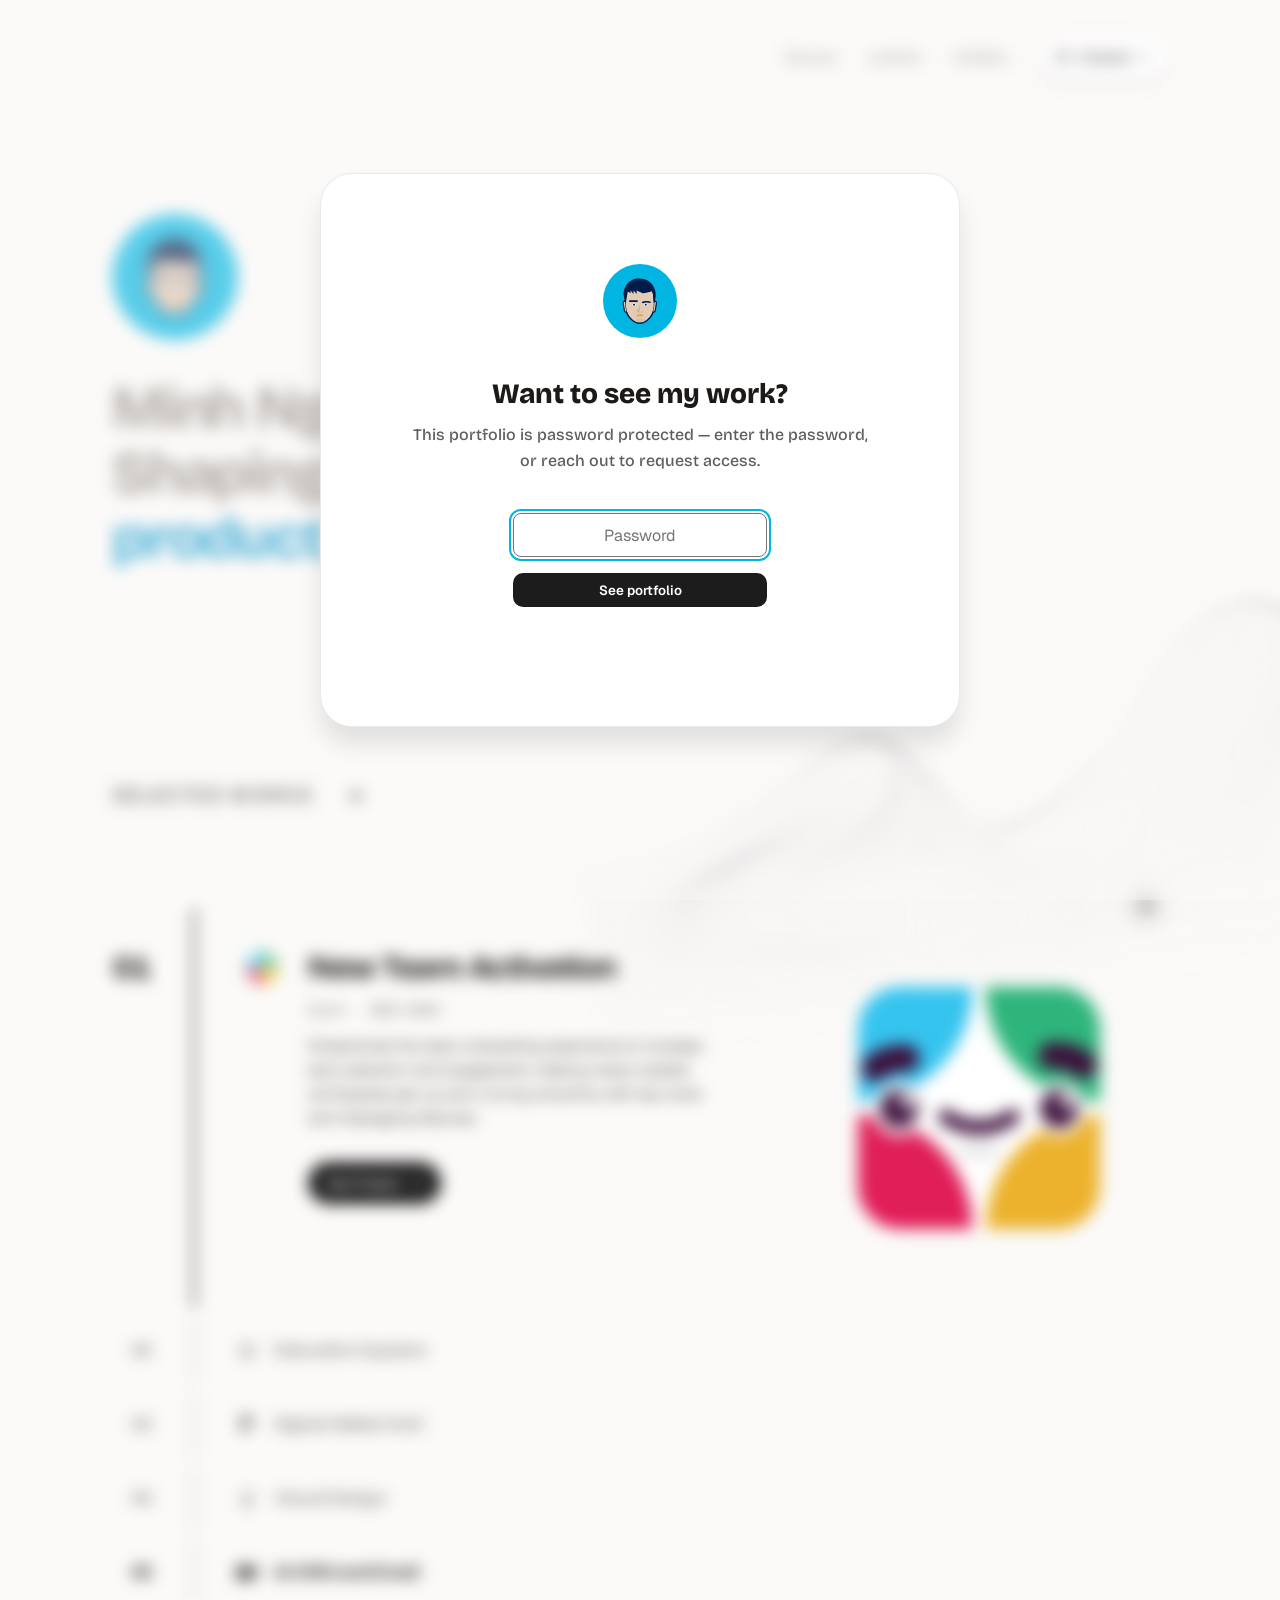
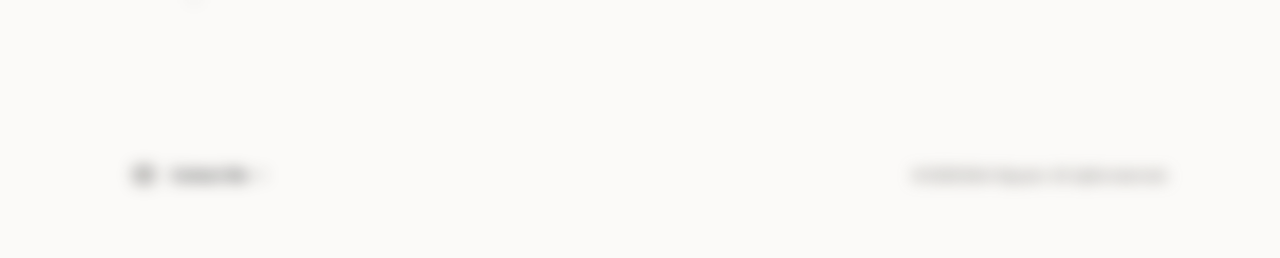
==== index.html @ a784e4ac "Home: adaptive layout across large, medium, tablet and phone - 1200+: full layout. 720-1199: same la" ====
<!DOCTYPE html>
<html lang="en">
<head>
<meta charset="utf-8">
<meta name="viewport" content="width=device-width, initial-scale=1">
<!-- soft password gate for the whole site (see shared/gate.js) -->
<script src="shared/gate.js"></script>
<!-- ?alt2 opens the previous homepage (alt2.html). -->
<script>if (new URLSearchParams(location.search).has('alt2')) location.replace('alt2.html' + location.search + location.hash);</script>
<link rel="icon" type="image/svg+xml" href="assets/logos/favicon.svg">
<title>Minh Nguyen — Product Design</title>
<meta name="description" content="Product design portfolio of Minh Nguyen — onboarding, activation and education work at Slack, PayPal and Salesforce.">
<link rel="canonical" href="https://mnguyen89.github.io/portfolio/">
<meta property="og:type" content="website">
<meta property="og:site_name" content="Minh Nguyen — Product Design">
<meta property="og:title" content="Minh Nguyen — Product Design">
<meta property="og:description" content="Product design portfolio of Minh Nguyen — onboarding, activation and education work at Slack, PayPal and Salesforce.">
<meta property="og:url" content="https://mnguyen89.github.io/portfolio/">
<meta property="og:image" content="https://mnguyen89.github.io/portfolio/assets/og/og-home.jpg">
<meta property="og:image:width" content="1200">
<meta property="og:image:height" content="630">
<meta property="og:image:alt" content="Three project thumbnails from the portfolio: a PayPal investing screen, a SoundHound 200 million users illustration, and an AI CRM email concept.">
<meta name="twitter:card" content="summary_large_image">
<link rel="preconnect" href="https://fonts.googleapis.com">
<link rel="preconnect" href="https://fonts.gstatic.com" crossorigin>
<link href="https://fonts.googleapis.com/css2?family=Bricolage+Grotesque:opsz,wght@12..96,200..800&family=Geist:wght@400..700&family=Geist+Mono:wght@400;500&display=swap" rel="stylesheet">
<link rel="stylesheet" href="home.css?v=bd0f3128">
</head>
<body>

<!-- Homepage direction 3c, "Vertical Stories". Case studies open in an
     overlay (script at the bottom), as they do on the previous homepage. -->
<div class="vs">
  <div class="vs-first">
    <!-- The dots wave from the default homepage, used once: it rises behind
         "Selected works" and fades into the projects below. Decorative. -->
    <div class="vs-wave" aria-hidden="true"></div>
    <header class="vs-header">
      <nav class="vs-nav" aria-label="Primary">
        <a href="assets/minh-nguyen-resume.pdf" target="_blank" rel="noopener noreferrer">Resume</a>
        <a href="https://www.linkedin.com/in/minh-nguyen-15b89652/" target="_blank" rel="noopener noreferrer">LinkedIn</a>
        <a class="vs-nav__extra" href="https://dribbble.com/nguyenm1989" target="_blank" rel="noopener noreferrer">Dribbble</a>
        <div class="vs-menuWrap" data-menu>
          <button class="vs-contact vs-contact--nav" type="button" aria-haspopup="menu" aria-expanded="false" aria-controls="email-menu" data-menu-trigger>
            <svg class="vs-contact__icon" width="16" height="16" viewBox="0 0 24 24" fill="none" stroke="#1c1917" stroke-width="1.8" stroke-linecap="round" stroke-linejoin="round" aria-hidden="true"><rect x="3" y="5" width="18" height="14" rx="2.5"/><path d="m3.5 7.5 8.5 6 8.5-6"/></svg>
            <span>Contact</span>
            <svg class="vs-caret" width="10" height="10" viewBox="0 0 10 10" aria-hidden="true"><path d="M2 3.5 5 6.5 8 3.5" fill="none" stroke="#1c1917" stroke-width="1.5" stroke-linecap="round" stroke-linejoin="round"/></svg>
          </button>
          <div class="vs-menu vs-menu--down" role="menu" id="email-menu" hidden>
            <div class="vs-menu__panel" data-panel="main">
              <button class="vs-menu__item" type="button" role="menuitem" data-copy-email>
                <svg width="16" height="16" viewBox="0 0 24 24" fill="none" stroke="#1c1917" stroke-width="1.8" stroke-linecap="round" stroke-linejoin="round" aria-hidden="true"><rect x="8" y="8" width="12" height="12" rx="2.5"/><path d="M16 8V6a2 2 0 0 0-2-2H6a2 2 0 0 0-2 2v8a2 2 0 0 0 2 2h2"/></svg>
                <span class="vs-menu__copy">Copy&nbsp; &nbsp;<span class="vs-menu__addr">nguyenm1989@gmail.com</span></span>
              </button>
              <button class="vs-menu__item" type="button" role="menuitem" aria-haspopup="menu" data-menu-step="send">
                <svg width="16" height="16" viewBox="0 0 24 24" fill="none" stroke="#1c1917" stroke-width="1.8" stroke-linecap="round" stroke-linejoin="round" aria-hidden="true"><path d="M21.5 2.5 10.5 13.5"/><path d="M21.5 2.5 14.5 21.5l-4-8-8-4z"/></svg>
                <span>Send Email</span>
                <svg class="vs-menu__chev" width="12" height="12" viewBox="0 0 12 12" aria-hidden="true"><path d="M4.5 2.5 8 6 4.5 9.5" fill="none" stroke="currentColor" stroke-width="1.5" stroke-linecap="round" stroke-linejoin="round"/></svg>
              </button>
            </div>
            <!-- second step: pick where the draft opens. A site cannot tell which
                 webmail a visitor is signed into, so they choose; signed out, they
                 get that service's sign-in page first. -->
            <div class="vs-menu__panel" data-panel="send" hidden>
              <button class="vs-menu__item vs-menu__back" type="button" role="menuitem" data-menu-step="main">
                <svg width="16" height="16" viewBox="0 0 12 12" aria-hidden="true"><path d="M7.5 2.5 4 6 7.5 9.5" fill="none" stroke="currentColor" stroke-width="1.5" stroke-linecap="round" stroke-linejoin="round"/></svg>
                <span>Send with</span>
              </button>
              <a class="vs-menu__item" role="menuitem" href="https://mail.google.com/mail/?view=cm&amp;fs=1&amp;to=nguyenm1989@gmail.com" target="_blank" rel="noopener noreferrer" data-menu-close>
                <img class="vs-menu__logo" src="assets/logos/gmail.svg" alt="" width="16" height="16">
                <span>Gmail</span>
                <svg class="vs-menu__ext" width="14" height="14" viewBox="0 0 24 24" fill="none" stroke="#1c1917" stroke-width="1.8" stroke-linecap="round" stroke-linejoin="round" aria-hidden="true"><path d="M14 4h6v6"/><path d="M20 4 11 13"/><path d="M18 14v4a2 2 0 0 1-2 2H6a2 2 0 0 1-2-2V8a2 2 0 0 1 2-2h4"/></svg>
              </a>
              <a class="vs-menu__item" role="menuitem" href="https://outlook.office.com/mail/deeplink/compose?to=nguyenm1989@gmail.com" target="_blank" rel="noopener noreferrer" data-menu-close>
                <img class="vs-menu__logo" src="assets/logos/outlook.svg" alt="" width="16" height="16">
                <span>Outlook</span>
                <svg class="vs-menu__ext" width="14" height="14" viewBox="0 0 24 24" fill="none" stroke="#1c1917" stroke-width="1.8" stroke-linecap="round" stroke-linejoin="round" aria-hidden="true"><path d="M14 4h6v6"/><path d="M20 4 11 13"/><path d="M18 14v4a2 2 0 0 1-2 2H6a2 2 0 0 1-2-2V8a2 2 0 0 1 2-2h4"/></svg>
              </a>
              <a class="vs-menu__item" role="menuitem" href="mailto:nguyenm1989@gmail.com" data-menu-close>
                <svg width="16" height="16" viewBox="0 0 24 24" fill="none" stroke="#1c1917" stroke-width="1.8" stroke-linecap="round" stroke-linejoin="round" aria-hidden="true"><rect x="3" y="5" width="18" height="14" rx="2.5"/><path d="m3.5 7.5 8.5 6 8.5-6"/></svg>
                <span>Other mail app</span>
              </a>
            </div>
          </div>
        </div>
      </nav>
    </header>

    <section class="vs-hero">
      <img class="vs-hero__avatar" src="assets/logos/avatar.svg" alt="Minh Nguyen" width="132" height="132">
      <!-- The rotator is decorative motion; screen readers get the full line
           from the hidden copy instead of whichever phrase is showing. -->
      <h1 class="vs-hero__title">
        Minh Nguyen&nbsp;–<br>
        <span class="vs-visuallyHidden">Shaping experiences through product design, systems thinking, design strategy, and visual craft.</span>
        <span aria-hidden="true"><span class="vs-nowrap">Shaping experiences through</span> <span class="vs-nowrap"><span class="vs-rotator" data-rotator>
          <!-- Semi-analogous around the teal (hue 232), which leads: then cobalt
               and violet stepping round the wheel, and jade, which sits next to
               the teal again as the cycle loops. Rich but not neon: chroma held
               below each hue's maximum. -->
          <span class="vs-phrase is-current" style="--hue: oklch(0.62 0.14 232)">product design,</span>
          <span class="vs-phrase" style="--hue: oklch(0.48 0.16 264)">systems thinking,</span>
          <span class="vs-phrase" style="--hue: oklch(0.48 0.15 292)">design strategy,</span>
          <span class="vs-phrase is-prev" style="--hue: oklch(0.54 0.11 168)"><span class="vs-phrase__lead">and </span>visual craft.</span>
        </span></span></span>
      </h1>
    </section>

    <div class="vs-worksRow">
      <h2 class="vs-worksRow__title">Selected Works</h2>
      <button class="vs-iconBtn" type="button" aria-label="Scroll to selected work" data-scroll-work>
        <img src="assets/logos/arrow-right.svg" alt="" width="18" height="18">
      </button>
    </div>
  </div>

  <section class="vs-work is-offscreen" id="work" aria-label="Selected Works" data-work>
    <div class="vs-work__grid">
      <button class="vs-play" type="button" aria-label="Pause" data-play>
        <svg class="vs-play__pause" width="12" height="12" viewBox="0 0 12 12" aria-hidden="true"><rect x="2" y="1.5" width="2.5" height="9" rx="1" fill="#1c1917"/><rect x="7.5" y="1.5" width="2.5" height="9" rx="1" fill="#1c1917"/></svg>
        <svg class="vs-play__play" width="12" height="12" viewBox="0 0 12 12" aria-hidden="true"><path d="M3 1.8v8.4a.6.6 0 0 0 .9.5l6.6-4.2a.6.6 0 0 0 0-1L3.9 1.3a.6.6 0 0 0-.9.5z" fill="#1c1917"/></svg>
      </button>

      <ol class="vs-list">
        <li class="vs-row is-active" data-row>
          <span class="vs-row__track"></span>
          <!-- phones only: the picture leads its project; wider screens use the stage -->
          <img class="vs-row__pic vs-row__pic--slackbot" src="assets/projects/slackbot.webp" alt="Slackbot illustration" loading="lazy">
          <button class="vs-row__title" type="button" aria-expanded="true" aria-controls="work-1">
            <span class="vs-row__num" aria-hidden="true">01</span>
            <img class="vs-row__logo" src="assets/logos/slack.svg" alt="Slack">
            <span class="vs-row__name">New Team Activation</span>
          </button>
          <div class="vs-row__details" id="work-1">
            <div class="vs-row__clip">
              <div class="vs-row__inner">
                <span class="vs-row__meta">Slack · 2023–2026</span>
                <p class="vs-row__desc">Streamlined the team onboarding experience to increase early adoption and engagement, helping newly created workspaces get up and running smoothly with key tools and messaging features.</p>
                <a class="vs-cta" href="slack/index.html" data-case-study data-case-title="Slack New Team Activation">See Project <span aria-hidden="true">→</span></a>
              </div>
            </div>
          </div>
        </li>
        <li class="vs-row" data-row>
          <span class="vs-row__track"></span>
          <img class="vs-row__pic vs-row__pic--rounded" src="assets/projects/education-system.webp" alt="A Slack education modal announcing a new feature, over the Slack desktop app" loading="lazy">
          <button class="vs-row__title" type="button" aria-expanded="false" aria-controls="work-3">
            <span class="vs-row__num" aria-hidden="true">02</span>
            <img class="vs-row__logo" src="assets/logos/systems-design-slack.svg" alt="Slack">
            <span class="vs-row__name">Education System</span>
          </button>
          <div class="vs-row__details" id="work-3" inert>
            <div class="vs-row__clip">
              <div class="vs-row__inner">
                <span class="vs-row__meta">Slack · 2025</span>
                <p class="vs-row__desc">A system for how Slack teaches — turning hundreds of one-off messages into shared patterns that are easier for users to understand and teams to build.</p>
                <a class="vs-cta" href="system/index.html" data-case-study data-case-title="Systems Design">See Project <span aria-hidden="true">→</span></a>
              </div>
            </div>
          </div>
        </li>
        <li class="vs-row" data-row>
          <span class="vs-row__track"></span>
          <img class="vs-row__pic" src="assets/projects/digital-wallet-nux.webp" alt="PayPal crypto detail screen" loading="lazy">
          <button class="vs-row__title" type="button" aria-expanded="false" aria-controls="work-2">
            <span class="vs-row__num" aria-hidden="true">03</span>
            <img class="vs-row__logo vs-row__logo--solid" src="assets/logos/paypal.webp" alt="PayPal">
            <span class="vs-row__name">Digital Wallet NUX</span>
          </button>
          <div class="vs-row__details" id="work-2" inert>
            <div class="vs-row__clip">
              <div class="vs-row__inner">
                <span class="vs-row__meta">PayPal · Mid 2021</span>
                <p class="vs-row__desc">As part of PayPal’s initiative to position itself as an all-in-one financial app, our team redesigned the native onboarding experience — introducing updated navigation, features, and interface designs to new users.</p>
                <a class="vs-cta" href="paypal/index.html" data-case-study data-case-title="PayPal Digital Wallet NUX">See Project <span aria-hidden="true">→</span></a>
              </div>
            </div>
          </div>
        </li>
        <li class="vs-row" data-row>
          <span class="vs-row__track"></span>
          <img class="vs-row__pic" src="assets/projects/visual-design.webp" alt="SoundHound 200 million users illustration" loading="lazy">
          <button class="vs-row__title" type="button" aria-expanded="false" aria-controls="work-4">
            <span class="vs-row__num" aria-hidden="true">04</span>
            <img class="vs-row__logo" src="assets/logos/visual-design.svg" alt="Various">
            <span class="vs-row__name">Visual Design</span>
          </button>
          <div class="vs-row__details" id="work-4" inert>
            <div class="vs-row__clip">
              <div class="vs-row__inner">
                <span class="vs-row__meta">Various · 2012–2018</span>
                <p class="vs-row__desc">Some of my previous work of brand identity, interaction design, and side projects exploring visual craft, typography, and creative product solutions.</p>
                <a class="vs-cta" href="visual-design/index.html" data-case-study data-case-title="Visual Design">See Project <span aria-hidden="true">→</span></a>
              </div>
            </div>
          </div>
        </li>
        <li class="vs-row" data-row>
          <span class="vs-row__track"></span>
          <img class="vs-row__pic" src="assets/projects/ai-crm-email.webp" alt="AI-assisted inbox concept" loading="lazy">
          <button class="vs-row__title" type="button" aria-expanded="false" aria-controls="work-5">
            <span class="vs-row__num" aria-hidden="true">05</span>
            <img class="vs-row__logo vs-row__logo--wide" src="assets/logos/salesforce.webp" alt="Salesforce">
            <span class="vs-row__name">AI CRM and Email</span>
          </button>
          <div class="vs-row__details" id="work-5" inert>
            <div class="vs-row__clip">
              <div class="vs-row__inner">
                <span class="vs-row__meta">Salesforce · 2016–2018</span>
                <p class="vs-row__desc">Following a major reorganization, our team designed a desktop email product from scratch to fill key gaps in the Salesforce ecosystem and optimize the core sales workflow.</p>
                <a class="vs-cta" href="#" aria-disabled="true">Coming Soon</a>
              </div>
            </div>
          </div>
        </li>
      </ol>

      <!-- One image per row, in the same order. All load up front so switching
           rows never waits on the network. -->
      <div class="vs-stage">
        <img class="vs-stage__img vs-stage__img--slackbot" src="assets/projects/slackbot.webp" alt="Slackbot illustration" data-stage>
        <img class="vs-stage__img vs-stage__img--rounded" src="assets/projects/education-system.webp" alt="A Slack education modal announcing a new feature, over the Slack desktop app" data-stage hidden>
        <img class="vs-stage__img" src="assets/projects/digital-wallet-nux.webp" alt="PayPal crypto detail screen" data-stage hidden>
        <img class="vs-stage__img" src="assets/projects/visual-design.webp" alt="SoundHound 200 million users illustration" data-stage hidden>
        <img class="vs-stage__img" src="assets/projects/ai-crm-email.webp" alt="AI-assisted inbox concept" data-stage hidden>
      </div>
    </div>
  </section>

  <footer class="vs-footer">
    <div class="vs-menuWrap" data-menu>
      <button class="vs-contact vs-contact--flat" type="button" aria-haspopup="menu" aria-expanded="false" aria-controls="contact-menu" data-menu-trigger>
        <svg class="vs-contact__icon" width="16" height="16" viewBox="0 0 24 24" fill="none" stroke="#1c1917" stroke-width="1.8" stroke-linecap="round" stroke-linejoin="round" aria-hidden="true"><rect x="3" y="5" width="18" height="14" rx="2.5"/><path d="m3.5 7.5 8.5 6 8.5-6"/></svg>
        <span>Contact Me</span>
        <svg class="vs-caret" width="10" height="10" viewBox="0 0 10 10" aria-hidden="true"><path d="M2 6.5 5 3.5 8 6.5" fill="none" stroke="#1c1917" stroke-width="1.5" stroke-linecap="round" stroke-linejoin="round"/></svg>
      </button>
      <div class="vs-menu vs-menu--up" role="menu" id="contact-menu" hidden>
        <div class="vs-menu__panel" data-panel="main">
          <button class="vs-menu__item" type="button" role="menuitem" data-copy-email>
            <svg width="16" height="16" viewBox="0 0 24 24" fill="none" stroke="#1c1917" stroke-width="1.8" stroke-linecap="round" stroke-linejoin="round" aria-hidden="true"><rect x="8" y="8" width="12" height="12" rx="2.5"/><path d="M16 8V6a2 2 0 0 0-2-2H6a2 2 0 0 0-2 2v8a2 2 0 0 0 2 2h2"/></svg>
            <span class="vs-menu__copy">Copy&nbsp; &nbsp;<span class="vs-menu__addr">nguyenm1989@gmail.com</span></span>
          </button>
          <button class="vs-menu__item" type="button" role="menuitem" aria-haspopup="menu" data-menu-step="send">
            <svg width="16" height="16" viewBox="0 0 24 24" fill="none" stroke="#1c1917" stroke-width="1.8" stroke-linecap="round" stroke-linejoin="round" aria-hidden="true"><path d="M21.5 2.5 10.5 13.5"/><path d="M21.5 2.5 14.5 21.5l-4-8-8-4z"/></svg>
            <span>Send Email</span>
            <svg class="vs-menu__chev" width="12" height="12" viewBox="0 0 12 12" aria-hidden="true"><path d="M4.5 2.5 8 6 4.5 9.5" fill="none" stroke="currentColor" stroke-width="1.5" stroke-linecap="round" stroke-linejoin="round"/></svg>
          </button>
        </div>
        <!-- second step: pick where the draft opens. A site cannot tell which
             webmail a visitor is signed into, so they choose; signed out, they
             get that service's sign-in page first. -->
        <div class="vs-menu__panel" data-panel="send" hidden>
          <button class="vs-menu__item vs-menu__back" type="button" role="menuitem" data-menu-step="main">
            <svg width="16" height="16" viewBox="0 0 12 12" aria-hidden="true"><path d="M7.5 2.5 4 6 7.5 9.5" fill="none" stroke="currentColor" stroke-width="1.5" stroke-linecap="round" stroke-linejoin="round"/></svg>
            <span>Send with</span>
          </button>
          <a class="vs-menu__item" role="menuitem" href="https://mail.google.com/mail/?view=cm&amp;fs=1&amp;to=nguyenm1989@gmail.com" target="_blank" rel="noopener noreferrer" data-menu-close>
            <img class="vs-menu__logo" src="assets/logos/gmail.svg" alt="" width="16" height="16">
            <span>Gmail</span>
            <svg class="vs-menu__ext" width="14" height="14" viewBox="0 0 24 24" fill="none" stroke="#1c1917" stroke-width="1.8" stroke-linecap="round" stroke-linejoin="round" aria-hidden="true"><path d="M14 4h6v6"/><path d="M20 4 11 13"/><path d="M18 14v4a2 2 0 0 1-2 2H6a2 2 0 0 1-2-2V8a2 2 0 0 1 2-2h4"/></svg>
          </a>
          <a class="vs-menu__item" role="menuitem" href="https://outlook.office.com/mail/deeplink/compose?to=nguyenm1989@gmail.com" target="_blank" rel="noopener noreferrer" data-menu-close>
            <img class="vs-menu__logo" src="assets/logos/outlook.svg" alt="" width="16" height="16">
            <span>Outlook</span>
            <svg class="vs-menu__ext" width="14" height="14" viewBox="0 0 24 24" fill="none" stroke="#1c1917" stroke-width="1.8" stroke-linecap="round" stroke-linejoin="round" aria-hidden="true"><path d="M14 4h6v6"/><path d="M20 4 11 13"/><path d="M18 14v4a2 2 0 0 1-2 2H6a2 2 0 0 1-2-2V8a2 2 0 0 1 2-2h4"/></svg>
          </a>
          <a class="vs-menu__item" role="menuitem" href="mailto:nguyenm1989@gmail.com" data-menu-close>
            <svg width="16" height="16" viewBox="0 0 24 24" fill="none" stroke="#1c1917" stroke-width="1.8" stroke-linecap="round" stroke-linejoin="round" aria-hidden="true"><rect x="3" y="5" width="18" height="14" rx="2.5"/><path d="m3.5 7.5 8.5 6 8.5-6"/></svg>
            <span>Other mail app</span>
          </a>
        </div>
      </div>
    </div>
    <p class="vs-footer__copy">© 2026 Minh Nguyen. All rights reserved.</p>
  </footer>
</div>

<div class="vs-toast" role="status" aria-live="polite" data-toast hidden>
  <svg width="16" height="16" viewBox="0 0 24 24" fill="none" stroke="#fff" stroke-width="2" stroke-linecap="round" stroke-linejoin="round" aria-hidden="true"><path d="M5 12.5 10 17.5 19 7"/></svg>
  <span>Copied to Clipboard</span>
</div>

<!-- Case studies are authored as standalone modal pages, so they load in an
     overlay here and stay linkable on their own URL. -->
<div class="vs-modal" hidden>
  <iframe class="vs-modal__frame" title="Case study" src="about:blank"></iframe>
</div>

<script>
(() => {
  const EMAIL = 'nguyenm1989@gmail.com';


  /* Rotating phrase. All phrases share one grid cell; the cell's width
     animates to the measured width of whichever phrase is current. */
  const rotator = document.querySelector('[data-rotator]');
  const phrases = [...rotator.children];
  let phraseIndex = 0;
  let phraseWidths = [];
  const measure = () => {
    phraseWidths = phrases.map(p => Math.ceil(p.getBoundingClientRect().width) + 1);
    rotator.style.width = `calc(${phraseWidths[phraseIndex]}px + .08em)`;
  };
  measure();
  if (document.fonts) document.fonts.ready.then(measure);
  addEventListener('resize', measure);
  setInterval(() => {
    const prev = phraseIndex;
    phraseIndex = (phraseIndex + 1) % phrases.length;
    phrases.forEach((p, i) => {
      p.classList.toggle('is-current', i === phraseIndex);
      p.classList.toggle('is-prev', i === prev);
    });
    rotator.style.width = `calc(${phraseWidths[phraseIndex]}px + .08em)`;
  }, 2600);

  /* Dots wave: drifts down at 30% of the scroll speed so it trails the
     page, and fades out over the first 60% of the first screen. The fade
     still runs under reduced motion; the drift does not. */
  const wave = document.querySelector('.vs-wave');
  const first = document.querySelector('.vs-first');
  const still = matchMedia('(prefers-reduced-motion: reduce)').matches;
  let ticking = false;
  const drift = () => {
    ticking = false;
    const h = first.offsetHeight;
    const p = Math.min(1, scrollY / (h * 0.6));
    wave.style.opacity = (0.85 * (1 - p)).toFixed(3);
    if (!still) {
      wave.style.setProperty('--vs-wave-shift', (Math.min(scrollY, h) * 0.3).toFixed(1) + 'px');
    }
  };
  addEventListener('scroll', () => {
    if (!ticking) { ticking = true; requestAnimationFrame(drift); }
  }, { passive: true });
  addEventListener('resize', drift);

  /* Keep the dots clear of the headline. The wave scales with the window's
     width, so on wide screens its crest climbs into the text. The crest, the
     first row of dots, sits 0.244 of the wave's width below its box top once
     the -8deg tilt is applied (the art is empty above 38% of its height).
     If that is less than 32px under the headline, push the wave down. */
  const title = document.querySelector('.vs-hero__title');
  const hero = document.querySelector('.vs-hero');
  const clearHeadline = () => {
    const headlineBottom = hero.offsetTop + title.offsetTop + title.offsetHeight;
    const crest = wave.offsetTop + 0.244 * wave.offsetWidth;
    const push = Math.max(0, headlineBottom + 32 - crest);
    wave.style.setProperty('--vs-wave-push', push.toFixed(1) + 'px');
  };
  clearHeadline();
  if (document.fonts) document.fonts.ready.then(clearHeadline);
  addEventListener('resize', clearHeadline);
  drift();

  /* Scroll to the projects */
  const work = document.querySelector('[data-work]');
  document.querySelector('[data-scroll-work]').addEventListener('click', () => {
    scrollTo({ top: work.getBoundingClientRect().top + scrollY - 24, behavior: 'smooth' });
  });

  /* Project carousel. Each row's fill runs 6s, then the next row takes over.
     A click pins a row and stops autoplay for 3 minutes; Pause stops it until
     Play is pressed. */
  const rows = [...document.querySelectorAll('[data-row]')];
  const stages = [...document.querySelectorAll('[data-stage]')];
  const playBtn = document.querySelector('[data-play]');
  let activeIndex = 0;
  let userPaused = false;
  let manual = false;
  let resumeTimer;

  const sync = () => {
    const stopped = userPaused || manual;
    work.classList.toggle('is-userPaused', userPaused);
    work.classList.toggle('is-manual', manual);
    playBtn.classList.toggle('is-stopped', stopped);
    playBtn.setAttribute('aria-label', stopped ? 'Play' : 'Pause');
  };

  // A fresh fill element restarts the animation from 0.
  const restartFill = () => {
    work.querySelectorAll('.vs-row__fill').forEach(f => f.remove());
    const fill = document.createElement('span');
    fill.className = 'vs-row__fill';
    fill.addEventListener('animationend', () => select((activeIndex + 1) % rows.length));
    rows[activeIndex].insertBefore(fill, rows[activeIndex].children[1]);
  };

  /* Centre the picture on the open row rather than on the whole list. The
     rows resize over 0.6s, so the stage follows them frame by frame for that
     long. Stacked on phones, so off there. */
  const stage = document.querySelector('.vs-stage');
  // below 720 the layout stacks into one column (matches home.css)
  const stacked = matchMedia('(max-width: 719px)');
  // phones (up to the widest iPhone) show every project open, one long scroll
  const phone = matchMedia('(max-width: 440px)');
  let shift = 0;
  let alignFrame = 0;
  const place = () => {
    if (stacked.matches) { shift = 0; stage.style.transform = ''; return; }
    const r = rows[activeIndex].getBoundingClientRect();
    const s = stage.getBoundingClientRect();
    const natural = s.top - shift + s.height / 2;
    shift = r.top + r.height / 2 - natural;
    stage.style.transform = `translateY(${shift.toFixed(1)}px)`;
  };
  const alignStage = () => {
    cancelAnimationFrame(alignFrame);
    const end = performance.now() + 700;
    const tick = () => {
      place();
      if (performance.now() < end) alignFrame = requestAnimationFrame(tick);
    };
    tick();
  };
  addEventListener('resize', place);
  stacked.addEventListener('change', place);
  phone.addEventListener('change', () => select(activeIndex));

  const select = i => {
    activeIndex = i;
    rows.forEach((row, j) => {
      const on = j === i;
      row.classList.toggle('is-active', on);
      const open = on || phone.matches;
      row.querySelector('.vs-row__title').setAttribute('aria-expanded', open);
      row.querySelector('.vs-row__details').inert = !open;
    });
    stages.forEach((img, j) => { img.hidden = j !== i; });
    restartFill();
    alignStage();
  };

  rows.forEach((row, i) => {
    row.querySelector('.vs-row__title').addEventListener('click', () => {
      clearTimeout(resumeTimer);
      resumeTimer = setTimeout(() => {
        if (userPaused) return;
        manual = false;
        sync();
        restartFill();
      }, 180000);
      manual = true;
      sync();
      select(i);
    });
  });

  playBtn.addEventListener('click', () => {
    clearTimeout(resumeTimer);
    if (!userPaused && !manual) {
      userPaused = true;
    } else {
      userPaused = false;
      manual = false;
      restartFill();
    }
    sync();
  });

  // No hover pause: it froze the story whenever the pointer rested anywhere
  // over the section, with nothing on screen to say so. Pause and a click
  // on a row are the explicit ways to stop it.

  // The story holds at the start until the projects are on screen, and
  // pauses again whenever they scroll away.
  if ('IntersectionObserver' in window) {
    new IntersectionObserver(([entry]) => {
      work.classList.toggle('is-offscreen', !entry.isIntersecting);
    }, { threshold: 0.4 }).observe(work);
  } else {
    work.classList.remove('is-offscreen');
  }

  document.querySelectorAll('.vs-cta[aria-disabled="true"]').forEach(a =>
    a.addEventListener('click', e => e.preventDefault()));

  sync();
  select(activeIndex);
  place();
  if (document.fonts) document.fonts.ready.then(place);
  addEventListener('load', place);

  /* Email menus (header and footer behave the same) */
  const menus = [...document.querySelectorAll('[data-menu]')];
  // Each menu has two panels: the main one, and "Send with" (Gmail /
  // Outlook / other). Opening or closing always comes back to the main one.
  const showPanel = (wrap, name, focus) => {
    wrap.querySelectorAll('[data-panel]').forEach(p => { p.hidden = p.dataset.panel !== name; });
    if (focus) wrap.querySelector(`[data-panel="${name}"] .vs-menu__item`).focus();
  };
  const setOpen = (wrap, open) => {
    wrap.querySelector('[data-menu-trigger]').setAttribute('aria-expanded', open);
    wrap.querySelector('[role="menu"]').hidden = !open;
    showPanel(wrap, 'main');
  };
  const closeAll = () => menus.forEach(m => setOpen(m, false));

  menus.forEach(wrap => {
    const trigger = wrap.querySelector('[data-menu-trigger]');
    trigger.addEventListener('click', () => setOpen(wrap, trigger.getAttribute('aria-expanded') !== 'true'));
    wrap.querySelectorAll('[data-menu-close]').forEach(a => a.addEventListener('click', () => setOpen(wrap, false)));
    wrap.querySelectorAll('[data-menu-step]').forEach(b => b.addEventListener('click', () => showPanel(wrap, b.dataset.menuStep, true)));
  });

  document.addEventListener('mousedown', e => {
    menus.forEach(m => { if (!m.contains(e.target)) setOpen(m, false); });
  });
  document.addEventListener('keydown', e => {
    if (e.key !== 'Escape') return;
    const open = menus.find(m => !m.querySelector('[role="menu"]').hidden);
    if (!open) return;
    closeAll();
    open.querySelector('[data-menu-trigger]').focus();
  });

  /* Copy + toast */
  const toast = document.querySelector('[data-toast]');
  let toastTimer;
  const copied = () => {
    closeAll();
    toast.hidden = false;
    clearTimeout(toastTimer);
    toastTimer = setTimeout(() => { toast.hidden = true; }, 2200);
  };
  document.querySelectorAll('[data-copy-email]').forEach(btn => btn.addEventListener('click', () => {
    if (navigator.clipboard) navigator.clipboard.writeText(EMAIL).then(copied, copied);
    else copied();
  }));
})();
</script>

<script>
// Case-study overlay, carried over from the default homepage (index.html).
(function () {
  const modal = document.querySelector('.vs-modal');
  const frame = modal.querySelector('.vs-modal__frame');
  let lastFocus = null;

  // Captured before the first pushState. Every href on this page is relative,
  // so once the address bar reads /paypal/ the document's base has moved and
  // "slack/index.html" would resolve to /paypal/slack/index.html. Resolving
  // against HOME instead keeps the links correct for the whole session.
  const HOME = new URL(location.href);
  const homeUrl = HOME.pathname + HOME.search;

  // An open project is addressed by a hash — /portfolio/#paypal — so the page
  // that loads is always the portfolio itself and a shared link lands here
  // with the project already open. A path like /paypal/ cannot do that on a
  // static host: it is a real file, so the server hands over the standalone
  // case study and the portfolio never renders. The hash is never sent to the
  // server at all, so index.html is always what gets served.
  //
  // paypal/index.html -> "paypal". Works on the relative hrefs here and on the
  // absolute pathname the iframe reports, at a domain root or in /portfolio/.
  const slugOf = (href) => new URL(href, HOME).pathname
    .replace(/\/index\.html$/, '').split('/').filter(Boolean).pop();

  const linkForSlug = (slug) => Array.from(document.querySelectorAll('[data-case-study]'))
    .find((l) => slugOf(l.getAttribute('href')) === slug);

  // Assigning frame.src pushes an entry onto the JOINT session history, so the
  // first Back press stepped the iframe instead of closing the overlay. A
  // same-origin location.replace() swaps the document without an entry, which
  // leaves our own pushState as the thing Back actually undoes. Links the user
  // clicks inside the case study still add entries, so Back walks back through
  // the footer nav first and only then closes — which is what you'd expect.
  const load = (url) => {
    try { frame.contentWindow.location.replace(url); }
    catch (_) { frame.src = url; }
  };

  const open = (href, title, track) => {
    lastFocus = document.activeElement;
    frame.title = title || 'Case study';
    load(new URL(href, HOME).href);
    modal.hidden = false;
    document.body.classList.add('is-modalOpen');
    frame.focus();
    const slug = slugOf(href);
    if (track !== false && location.hash.slice(1) !== slug) {
      history.pushState(null, '', '#' + slug);
    }
  };

  const close = (track) => {
    if (modal.hidden) return;
    modal.hidden = true;
    load('about:blank');
    document.body.classList.remove('is-modalOpen');
    if (lastFocus) lastFocus.focus();
    if (track !== false && location.hash) {
      history.pushState(null, '', homeUrl);
    }
  };

  // Progressive enhancement: without JS these are ordinary links to the page.
  document.querySelectorAll('[data-case-study]').forEach((link) => {
    link.addEventListener('click', (e) => {
      if (e.metaKey || e.ctrlKey || e.shiftKey || e.button !== 0) return;
      e.preventDefault();
      open(link.getAttribute('href'), link.dataset.caseTitle);
    });
  });

  // The footer nav inside a case study walks to the next project within the
  // iframe, so re-read the frame's own location on every load and keep the
  // address bar honest — otherwise it would still claim the project you
  // entered on. Same-origin, so this is readable; guarded anyway.
  frame.addEventListener('load', () => {
    // Fit the case study's hero to the fold. Pages that load it themselves
    // are left alone; the Slack page only gains the tag on a rebuild.
    try {
      const d = frame.contentDocument;
      if (d && d.querySelector('[data-modal]') && !d.querySelector('script[src$="cs-fold.js"]')) {
        const s = d.createElement('script');
        s.src = new URL('shared/cs-fold.js', HOME).href;
        d.body.appendChild(s);
      }
    } catch (_) {}
    if (modal.hidden) return;
    let path;
    try { path = frame.contentWindow.location.pathname; } catch (_) { return; }
    if (!path || path === 'blank') return;
    const slug = slugOf(path);
    if (!slug || slug === location.hash.slice(1)) return;
    const link = linkForSlug(slug);
    if (link) frame.title = link.dataset.caseTitle || frame.title;
    history.replaceState(null, '', '#' + slug);
  });

  // The case study renders its own scrim and close button, so it tells us when
  // to dismiss rather than us drawing a second chrome on top of it.
  addEventListener('message', (e) => {
    if (e.source === frame.contentWindow && e.data && e.data.type === 'case-study:close') close();
  });
  addEventListener('keydown', (e) => { if (e.key === 'Escape') close(); });

  // The hash is the single source of truth, so the same routine serves the
  // first paint, Back/forward, and anyone editing the address bar by hand.
  const sync = () => {
    let slug = '';
    try { slug = decodeURIComponent(location.hash.slice(1)); } catch (_) {}
    const link = slug && linkForSlug(slug);
    if (link) open(link.getAttribute('href'), link.dataset.caseTitle, false);
    else close(false);
  };

  addEventListener('popstate', sync);
  addEventListener('hashchange', sync);

  // A shared link arrives with the project in the hash: open it on arrival.
  sync();
})();
</script>
</body>
</html>
---- home.css ----
/* Homepage — direction 3c, "Vertical Stories".
   Case studies carry their own stylesheets; this file is the home page only. */

:root {
  --vs-bg: #fbfaf8;
  --vs-ink: #1c1917;
  --vs-black: #1d1c1d;
  --vs-body: #4a4540;
  --vs-secondary: #6b6661;
  --vs-hero-grey: #8a847d;   /* 3.55:1 on the page; #aaa49d was 2.4:1 */
  --vs-muted: #a39d96;
  --vs-fill: #7d7771;   /* active progress bar: dark grey, clearly short of black */
  --vs-track: rgba(28, 25, 23, .12);
  --vs-hover: rgba(28, 25, 23, .06);
  --vs-link-hover: #00a0c8;

  --vs-ease: cubic-bezier(.4, 0, .2, 1);
  --vs-reveal: cubic-bezier(.2, .8, .2, 1);
  --vs-gutter: 72px;
  /* inactive project row: track to logo */
  --vs-row-indent: 44px;

  --vs-display: 'Bricolage Grotesque', sans-serif;
  --vs-mono: 'Geist Mono', monospace;
}

*, *::before, *::after { box-sizing: border-box; }

/* The dots wave bleeds past the right edge. Hidden on html stops the
   sideways scroll; clip on body (which is not propagated to the viewport
   once html sets its own overflow) stops phones widening the page for it. */
html { overflow-x: hidden; }
body { overflow-x: clip; }

body {
  margin: 0;
  background: var(--vs-bg);
  font-family: Geist, system-ui, sans-serif;
  color: var(--vs-ink);
}

a { color: var(--vs-ink); }
a:hover { color: var(--vs-link-hover); }

button { font: inherit; color: inherit; }

.vs-visuallyHidden {
  position: absolute;
  width: 1px;
  height: 1px;
  overflow: hidden;
  clip: rect(0 0 0 0);
  clip-path: inset(50%);
  white-space: nowrap;
}

.vs-nowrap { white-space: nowrap; }

.vs {
  max-width: 1200px;
  margin: 0 auto;
}

/* ---- First screen: header, hero and "Selected works" all fit one viewport */

/* Fills the window, up to 1200px: on very tall windows the projects then
   show below it instead of an empty stretch */
.vs-first {
  position: relative;
  min-height: min(100svh, 1200px);
  display: flex;
  flex-direction: column;
}
.vs-first > :not(.vs-wave),
.vs-work { position: relative; z-index: 1; }
/* above the hero, so the Contact menu that drops over it stays hoverable */
.vs-first > .vs-header { z-index: 2; }

/* hero-wave-1775 is transparent for its top ~38%, so the box sits high and
   the dots start level with the bottom of the headline. Same -8deg tilt as on
   the default homepage, a little darker; the mask fades it out as it
   reaches the projects. */
.vs-wave {
  position: absolute;
  z-index: 0;
  right: -25%;
  bottom: 6%;
  width: 82%;
  aspect-ratio: 1372 / 980;
  background: url("assets/decor/hero-wave-1775.webp") no-repeat center / cover;
  opacity: .85;
  /* --vs-wave-shift is the parallax, set by the script on scroll;
     --vs-wave-push moves it down when the headline would reach it */
  transform: translate3d(0, calc(var(--vs-wave-push, 0px) + var(--vs-wave-shift, 0px)), 0) rotate(-8deg);
  will-change: transform;
  -webkit-mask-image: linear-gradient(to bottom, #000 58%, transparent 92%);
  mask-image: linear-gradient(to bottom, #000 58%, transparent 92%);
  pointer-events: none;
}

.vs-header {
  display: flex;
  justify-content: flex-end;
  align-items: center;
  padding: clamp(20px, 4vh, 36px) var(--vs-gutter);
  font-size: 13.5px;
  color: var(--vs-secondary);
}

.vs-nav {
  display: flex;
  align-items: center;
  gap: 32px;
}

.vs-nav > a {
  color: var(--vs-secondary);
  text-decoration: none;
}
.vs-nav > a:hover { color: var(--vs-link-hover); }

.vs-caret { transition: transform .2s; }
[aria-expanded="true"] > .vs-caret { transform: rotate(180deg); }

.vs-hero {
  flex: 1;
  display: flex;
  flex-direction: column;
  justify-content: flex-start;
  gap: clamp(16px, 4vh, 40px);
  padding: clamp(8px, 12vh, 100px) var(--vs-gutter) clamp(16px, 9vh, 96px);
}

.vs-hero__avatar {
  width: clamp(72px, 14vh, 132px);
  height: clamp(72px, 14vh, 132px);
  border-radius: 50%;
}

.vs-hero__title {
  margin: 0;
  max-width: 880px;
  font: 700 60px/1.08 var(--vs-display);
  letter-spacing: -.02em;
  text-wrap: balance;
  color: var(--vs-hero-grey);
  font-kerning: normal;
  font-optical-sizing: auto;
  font-feature-settings: 'kern' 1;
  text-rendering: optimizeLegibility;
}

/* Phrases stack in one cell. The padding/negative-margin pairs give
   descenders and the last glyph room inside the clip. */
.vs-rotator {
  display: inline-grid;
  overflow: hidden;
  vertical-align: top;
  padding: 0 .08em .28em 0;
  margin: 0 -.08em -.28em 0;
  transition: width .6s var(--vs-reveal);
}

.vs-phrase {
  grid-area: 1 / 1;
  justify-self: start;
  white-space: nowrap;
  color: var(--hue);
  transform: translateY(110%);
  opacity: 0;
  transition: none;
}
.vs-phrase.is-current,
.vs-phrase.is-prev { transition: transform .7s var(--vs-reveal), opacity .5s; }
.vs-phrase.is-current { transform: translateY(0); opacity: 1; }
.vs-phrase.is-prev { transform: translateY(-110%); }
.vs-phrase__lead { color: var(--vs-hero-grey); }

.vs-worksRow {
  display: flex;
  align-items: center;
  gap: 20px;
  padding: 0 var(--vs-gutter) clamp(32px, 9vh, 96px);
}

/* An all-caps section label, medium weight: 21px (18px on phones) */
.vs-worksRow__title {
  margin: 0;
  font: 500 21px/1.15 var(--vs-display);
  letter-spacing: .065em;
  text-transform: uppercase;
  color: var(--vs-ink);
}

.vs-iconBtn {
  flex: none;
  width: 48px;
  height: 48px;
  display: flex;
  align-items: center;
  justify-content: center;
  padding: 0;
  border: 0;
  border-radius: 50%;
  background: none;
  cursor: pointer;
}
.vs-iconBtn:hover { background: var(--vs-hover); }
.vs-iconBtn img {
  width: 18px;
  height: 18px;
  transform: rotate(90deg);
  filter: invert(1) brightness(.11);
}

/* ---- Projects: story-style list on the left, image on the right */

.vs-work { padding: 8px var(--vs-gutter) 0; }

.vs-work__grid {
  position: relative;
  display: grid;
  /* The list carries ~200px of number, line and indent before its copy
     starts, so it takes the larger share; descriptions stay near 400px */
  grid-template-columns: minmax(0, 1.6fr) minmax(0, 1fr);
  gap: 72px;
  align-items: center;
  min-height: 560px;
}

.vs-play {
  position: absolute;
  top: -24px;
  right: 0;
  z-index: 1;
  width: 44px;
  height: 44px;
  display: flex;
  align-items: center;
  justify-content: center;
  padding: 0;
  border: 0;
  border-radius: 50%;
  background: var(--vs-hover);
  cursor: pointer;
  transition: background .2s;
}
.vs-play:hover { background: rgba(28, 25, 23, .12); }
.vs-play__play,
.vs-play.is-stopped .vs-play__pause { display: none; }
.vs-play.is-stopped .vs-play__play { display: block; }

.vs-list {
  display: flex;
  flex-direction: column;
  gap: 12px;
  margin: 0;
  padding: 0;
  list-style: none;
}

/* Each row: the number column (flush with "Selected Works"), then the
   progress line, then the row's indent. */
.vs-row {
  /* The number sits as far left of the line as a closed row's logo sits
     right of it: the indent less the 4px line. */
  --vs-num-gap: calc(var(--vs-row-indent) - 4px);
  --vs-num-col: calc(40px + var(--vs-num-gap));   /* room for an open row's 32px number (~38) */
  --vs-pad: var(--vs-row-indent);
  position: relative;
  padding: 20px 0 20px calc(var(--vs-num-col) + var(--vs-pad));
  min-height: 0;
  transition: padding .6s var(--vs-ease), min-height .6s var(--vs-ease);
}
/* An open row starts 42px down; its number follows to stay centred on the
   title line (42 + 18 - 17.6 = 42) */
/* and is never shorter than 400px, however short its copy */
.vs-row.is-active { padding-top: 42px; padding-bottom: 40px; min-height: 400px; --vs-pad: 52px; }

.vs-row__track,
.vs-row__fill {
  position: absolute;
  top: 0;
  bottom: 0;
  left: var(--vs-num-col);
  width: 4px;
  border-radius: 99px;
  background: var(--vs-track);
}

.vs-row__fill {
  bottom: auto;
  height: 100%;
  min-height: 4px;
  background: var(--vs-fill);
  animation: vs-progress 6s linear both;
}
.vs-work.is-manual .vs-row__fill { animation: none; }
body.is-modalOpen .vs-row__fill,
.vs-work.is-offscreen .vs-row__fill,
.vs-work.is-userPaused .vs-row__fill { animation-play-state: paused; }

@keyframes vs-progress {
  from { height: 0; }
  to { height: 100%; }
}

.vs-row__title {
  display: flex;
  align-items: center;
  gap: 16px;
  width: 100%;
  padding: 0;
  border: 0;
  background: none;
  text-align: left;
  cursor: pointer;
  color: var(--vs-ink);
  opacity: .5;
  transition: gap .6s var(--vs-ease), opacity .2s;
}
.vs-row.is-active .vs-row__title { gap: 28px; opacity: 1; }
/* Closed rows come up to full strength on hover or keyboard focus, logo in
   colour, as a preview of opening them */
.vs-row__title:hover,
.vs-row__title:focus-visible { opacity: 1; }

/* 01–05, in the column left of the progress line, right-aligned as far
   off it as the closed rows' logos are on the other side, so the line and the projects read as indented from "Selected Works".
   Same face, size
   and weight as the row's title, and it grows with the title when the row
   opens. Its colour comes from the title button, which dims closed rows.
   21px = the row's 20 top padding + half the 22px closed title - half the
   number's 19.8px line, so it is centred on a closed row. */
.vs-row__num {
  position: absolute;
  top: 21px;
  left: 0;
  width: calc(var(--vs-num-col) - var(--vs-num-gap));
  text-align: right;
  font-family: var(--vs-display);
  font-size: 18px;
  font-weight: 600;
  line-height: 1.1;
  letter-spacing: -.015em;
  font-variant-numeric: tabular-nums;
  transition: font-size .6s var(--vs-ease), top .6s var(--vs-ease);
}
.vs-row.is-active .vs-row__num { top: 42px; font-size: 32px; font-weight: 700; }

.vs-row__logo {
  flex: none;
  width: 22px;
  height: 22px;
  object-fit: contain;
  filter: grayscale(1) brightness(.7);
  transition: width .6s var(--vs-ease), height .6s var(--vs-ease), filter .4s;
}
/* 36px: the square logos read larger than type of the same size, so this
   sits optically level with the 32px title rather than towering over it */
.vs-row.is-active .vs-row__logo { width: 36px; height: 36px; filter: none; }
/* Logos that fill their box edge to edge (PayPal's P) read larger than the
   ones with air inside; shrink them to sit at the same optical size... */
.vs-row__logo--solid { transform: scale(.91); }
/* and wide ones (the Salesforce cloud) fit their width and come out short,
   so they scale up */
.vs-row__logo--wide { transform: scale(1.11); }
.vs-row__title:hover .vs-row__logo,
.vs-row__title:focus-visible .vs-row__logo { filter: none; }

.vs-row__name {
  font-family: var(--vs-display);
  font-size: 18px;
  font-weight: 600;
  letter-spacing: -.015em;
  line-height: 1.1;
  white-space: nowrap;
  transition: font-size .6s var(--vs-ease);
}
.vs-row.is-active .vs-row__name { font-size: 32px; font-weight: 700; }

.vs-row__details {
  display: grid;
  grid-template-rows: 0fr;
  opacity: 0;
  transition: grid-template-rows .5s var(--vs-reveal), opacity .4s;
}
.vs-row.is-active .vs-row__details { grid-template-rows: 1fr; opacity: 1; }

.vs-row__clip {
  overflow: hidden;
  min-height: 0;
}

/* 64px = active logo (36) + gap (28), so the copy sits under the title */
.vs-row__inner {
  display: flex;
  flex-direction: column;
  gap: 16px;
  padding: 16px 0 0 64px;
}

/* Per-project picture, shown only when the layout stacks (below) */
.vs-row__pic { display: none; }

.vs-row__meta {
  font: 500 12px var(--vs-mono);
  letter-spacing: .06em;
  color: var(--vs-secondary);
}

.vs-row__desc {
  margin: 0;
  max-width: 420px;
  font-size: 15px;
  line-height: 1.6;
  color: var(--vs-body);
  text-wrap: pretty;
}

.vs-cta {
  align-self: flex-start;
  display: flex;
  align-items: center;
  gap: 10px;
  margin-top: 16px;
  padding: 12px 18px;
  border-radius: 99px;
  background: var(--vs-black);
  color: #fff;
  text-decoration: none;
  font-size: 14px;
  font-weight: 600;
}
.vs-cta:hover { color: #fff; }
.vs-cta[aria-disabled="true"] { cursor: default; }

/* The script shifts the stage so the picture centres on the open row */
.vs-stage {
  position: relative;
  height: 480px;
  display: flex;
  align-items: center;
  justify-content: center;
}

/* 85% of the column, so pictures keep clear of the copy beside them */
.vs-stage__img {
  max-width: 85%;
  max-height: 85%;
  object-fit: contain;
}
.vs-stage__img[hidden] { display: none; }
/* screenshots on their own tinted ground */
.vs-stage__img--rounded { border-radius: 20px; }
.vs-stage__img--slackbot {
  max-width: 64%;
  max-height: 64%;
  border-radius: 42px;
}

/* ---- Footer */

.vs-footer {
  display: flex;
  align-items: center;
  justify-content: space-between;
  gap: 24px;
  padding: 160px var(--vs-gutter) 72px;
}

.vs-footer__copy {
  margin: 0;
  font-size: 13.33px;
  font-weight: 500;
  color: var(--vs-secondary);
}

.vs-contact {
  display: flex;
  align-items: center;
  gap: 8px;
  padding: 8px 20px 8px 8px;
  border: 0;
  border-radius: 99px;
  background: #fff;
  box-shadow: 0 1px 2px rgba(28, 25, 23, .08), 0 4px 14px rgba(28, 25, 23, .1);
  color: var(--vs-black);
  font-size: 14px;
  font-weight: 600;
  cursor: pointer;
  transition: box-shadow .2s;
}
.vs-contact:hover {
  box-shadow: 0 2px 4px rgba(28, 25, 23, .1), 0 8px 24px rgba(28, 25, 23, .14);
}

/* The nav copy of the footer button, on a white pill */
.vs-contact--nav { padding: 12px 18px 12px 16px; }

/* Footer: no surface at all, just the icon, label and caret, flush with
   the column edge. */
.vs-contact--flat,
.vs-contact--flat:hover {
  padding: 0;
  background: none;
  box-shadow: none;
}

.vs-contact__icon { flex: none; }
/* Same 22px as the inactive project logos, in the project number column:
   right-aligned with the numbers, which end 40px in. The envelope's outline
   sits ~3px inside its box, so the box overhangs by that much to put the
   drawn edge on the numbers' edge: 40 - 22 + 3 = 21. */
.vs-contact--flat .vs-contact__icon { width: 22px; height: 22px; margin: 0 8px 0 21px; }

/* ---- Email menus (header opens down, footer opens up) */

.vs-menuWrap { position: relative; }

.vs-menu {
  position: absolute;
  right: 0;
  z-index: 10;
  min-width: 240px;
  display: flex;
  flex-direction: column;
  gap: 2px;
  padding: 12px;
  border-radius: 16px;
  background: #fff;
  box-shadow: 0 1px 2px rgba(28, 25, 23, .08), 0 8px 28px rgba(28, 25, 23, .14);
}
.vs-menu[hidden] { display: none; }
.vs-menu--down { top: calc(100% + 12px); }
.vs-menu--up { left: 0; right: auto; bottom: calc(100% + 12px); }

.vs-menu__item {
  display: flex;
  align-items: center;
  gap: 12px;
  padding: 12px 28px 12px 16px;
  border: 0;
  border-radius: 10px;
  background: none;
  cursor: pointer;
  font-size: 13.5px;
  color: var(--vs-ink);
  text-align: left;
  text-decoration: none;
  white-space: nowrap;
}
.vs-menu__item:hover {
  background: var(--vs-hover);
  color: var(--vs-ink);
}
.vs-menu__panel { display: flex; flex-direction: column; gap: 2px; }
.vs-menu__panel[hidden] { display: none; }
.vs-menu__chev { margin-left: auto; color: var(--vs-muted); }
/* the arrow and the new-tab icons sit closer to the edge than text does */
.vs-menu__item[data-menu-step="send"],
.vs-menu__item[target="_blank"] { padding-right: 14px; }
/* opens in a new tab: a quiet hint on the right, well back from the label */
.vs-menu__ext { margin-left: auto; opacity: .3; }
.vs-menu__logo { flex: none; width: 16px; height: 16px; object-fit: contain; }
.vs-menu__back { color: var(--vs-secondary); }
.vs-menu__copy { font-weight: 500; }
.vs-menu__addr { color: var(--vs-muted); }

/* ---- Toast */

.vs-toast {
  position: fixed;
  left: 50%;
  bottom: 32px;
  z-index: 50;
  transform: translateX(-50%);
  display: flex;
  align-items: center;
  gap: 10px;
  padding: 12px 18px 12px 14px;
  border-radius: 99px;
  background: var(--vs-black);
  color: #fff;
  font-size: 14px;
  font-weight: 500;
  box-shadow: 0 8px 28px rgba(28, 25, 23, .2);
}
.vs-toast[hidden] { display: none; }

/* ---- Case-study overlay. The case study draws its own scrim and close
   button; this is only the frame it loads into. */

body.is-modalOpen { overflow: hidden; }

.vs-modal {
  position: fixed;
  inset: 0;
  z-index: 60;
  background: rgba(29, 28, 29, .7);
}
.vs-modal[hidden] { display: none; }

.vs-modal__frame {
  display: block;
  width: 100%;
  height: 100%;
  border: 0;
}

/* ---- 720-1199: the large layout, in proportion. Headings, project titles
   and numbers, logos, the picture stage and the horizontal spacing around the
   progress line scale with the window (each value is its 1200px size / 12,
   in vw). Body copy, details, buttons and nav keep their normal size, and
   vertical spacing stays in px. */
@media (min-width: 720px) and (max-width: 1199px) {
  :root { --vs-gutter: 6vw; --vs-row-indent: 3.6667vw; }
  .vs-hero__title { font-size: 5vw; }

  .vs-work__grid { gap: 6vw; }
  .vs-stage { height: 40vw; }

  .vs-row { --vs-num-col: calc(3.3333vw + var(--vs-num-gap)); }
  .vs-row.is-active { --vs-pad: 4.3333vw; }
  .vs-row__title { gap: 1.3333vw; }
  .vs-row.is-active .vs-row__title { gap: 2.3333vw; }
  .vs-row__name,
  .vs-row__num { font-size: 1.5vw; }
  .vs-row.is-active .vs-row__name,
  .vs-row.is-active .vs-row__num { font-size: 2.6667vw; }
  .vs-row__logo { width: 1.8333vw; height: 1.8333vw; }
  .vs-row.is-active .vs-row__logo { width: 3vw; height: 3vw; }
  /* numbers stay centred on the title line as both scale */
  .vs-row__num { top: calc(20px + .0917vw); }
  .vs-row.is-active .vs-row__num { top: calc(42px + .0333vw); }
  .vs-row__inner { padding-left: 5.3333vw; }

  /* right-aligned with the numbers, as at full size (40 - 22 + 3 = 21 there) */
  .vs-contact--flat .vs-contact__icon { margin-left: calc(3.3333vw - 19px); }
}

/* ---- Adaptive layout: below the large size, the least essential pieces go
   first so what is left keeps its room. From 720 up the full layout holds,
   numbers and logos included.
   Below 720: no project numbers or title logos (decorative; their space
   goes back to the copy), and the footer icon returns to the line. */
@media (max-width: 719px) {
  .vs-row { --vs-num-col: 0px; }
  .vs-row__num { display: none; }
  /* the logos beside the titles go too; the copy then starts under the title */
  .vs-list .vs-row .vs-row__logo { display: none; }
  .vs-row__inner { padding-left: 0; }
  .vs-contact--flat .vs-contact__icon { margin-left: -3px; }
}

/* ---- Narrow screens. The handoff is desktop-only; this keeps the same
   pieces in one column so nothing overflows on a phone. */

@media (max-width: 719px) {
  /* Tablet (441-719): one column, still one project open at a time on the
     line; the open project's picture sits above its title */
  /* 40 from the line on closed rows (36 clear of its 4px), 48 when open */
  :root { --vs-gutter: 24px; --vs-row-indent: 40px; }

  /* the Contact pill with its icon only just fits beside three links */
  .vs-nav { gap: 14px; }
  .vs-contact--nav { padding: 10px 14px 10px 12px; }
  .vs-hero__title { font-size: clamp(34px, 7vw, 60px); }
  /* "Shaping products through" is wider than a phone at this size */
  .vs-hero__title .vs-nowrap:first-child { white-space: normal; }

  .vs-work__grid {
    grid-template-columns: minmax(0, 1fr);
    gap: 32px;
    min-height: 0;
  }
  /* Stacked: no shared stage; each project shows its own picture above
     its title */
  .vs-stage { display: none; }
  .vs-row__pic {
    display: block;
    width: auto;
    max-width: 100%;
    max-height: 240px;
    margin: 0 0 20px;
    object-fit: contain;
  }
  .vs-row__pic--slackbot { max-height: 180px; border-radius: 28px; }
  .vs-row__pic--rounded { border-radius: 14px; }
  .vs-row:not(.is-active) .vs-row__pic { display: none; }
  .vs-play { top: 0; right: 0; }

  .vs-row.is-active { padding-top: 42px; padding-bottom: 56px; --vs-pad: 48px; }
  .vs-row__name { white-space: normal; }
  .vs-row.is-active .vs-row__name,
  .vs-row.is-active .vs-row__num { font-size: 26px; }
  .vs-row__inner { padding-left: 0; }

  .vs-footer {
    flex-direction: column;
    align-items: flex-start;
    padding-top: 96px;
    padding-bottom: 48px;
  }
}

/* ---- Phones, up to the widest current iPhone (440px, iPhone 17 Pro Max /
   Air). Also drop: the dots wave (decoration), autoplay and its pause button
   (rows opening on their own while someone scrolls is jarring), the scroll
   arrow beside "Selected Works", and Dribbble from the top bar. */
@media (max-width: 440px) {
  .vs-wave,
  .vs-play,
  .vs-iconBtn,
  .vs-nav__extra { display: none; }

  /* One long scroll: no progress line, every project open — picture, title,
     details and button — stacked with room between them */
  .vs-row__track,
  .vs-row__fill { display: none; }
  .vs-worksRow__title { font-size: 18px; }
  .vs-list { gap: 128px; }
  /* the case studies' tapered rule (.cs-rule), centred in each gap */
  .vs-list .vs-row + .vs-row::before {
    content: "";
    position: absolute;
    top: -64px;
    left: 0;
    right: 0;
    height: 1px;
    background: linear-gradient(90deg,
      rgb(94 93 96 / 0) 0%,
      rgb(94 93 96 / .11) 18%,
      rgb(94 93 96 / .2) 50%,
      rgb(94 93 96 / .11) 82%,
      rgb(94 93 96 / 0) 100%);
  }
  .vs-list .vs-row,
  .vs-list .vs-row.is-active { padding: 0; min-height: 0; --vs-num-col: 0px; --vs-pad: 0px; }
  .vs-list .vs-row .vs-row__title { gap: 16px; opacity: 1; cursor: default; }
  .vs-list .vs-row .vs-row__logo { width: 32px; height: 32px; filter: none; }
  .vs-list .vs-row .vs-row__name { font-size: 26px; font-weight: 700; }
  .vs-list .vs-row .vs-row__details { grid-template-rows: 1fr; opacity: 1; }
  .vs-list .vs-row .vs-row__pic { display: block; margin-bottom: 32px; }
}

/* Smallest phones: the nav pill drops its icon to fit beside the links */
@media (max-width: 360px) {
  .vs-nav { gap: 10px; }
  .vs-contact--nav .vs-contact__icon { display: none; }
}

@media (prefers-reduced-motion: reduce) {
  *, *::before, *::after { transition-duration: 0s !important; }
}
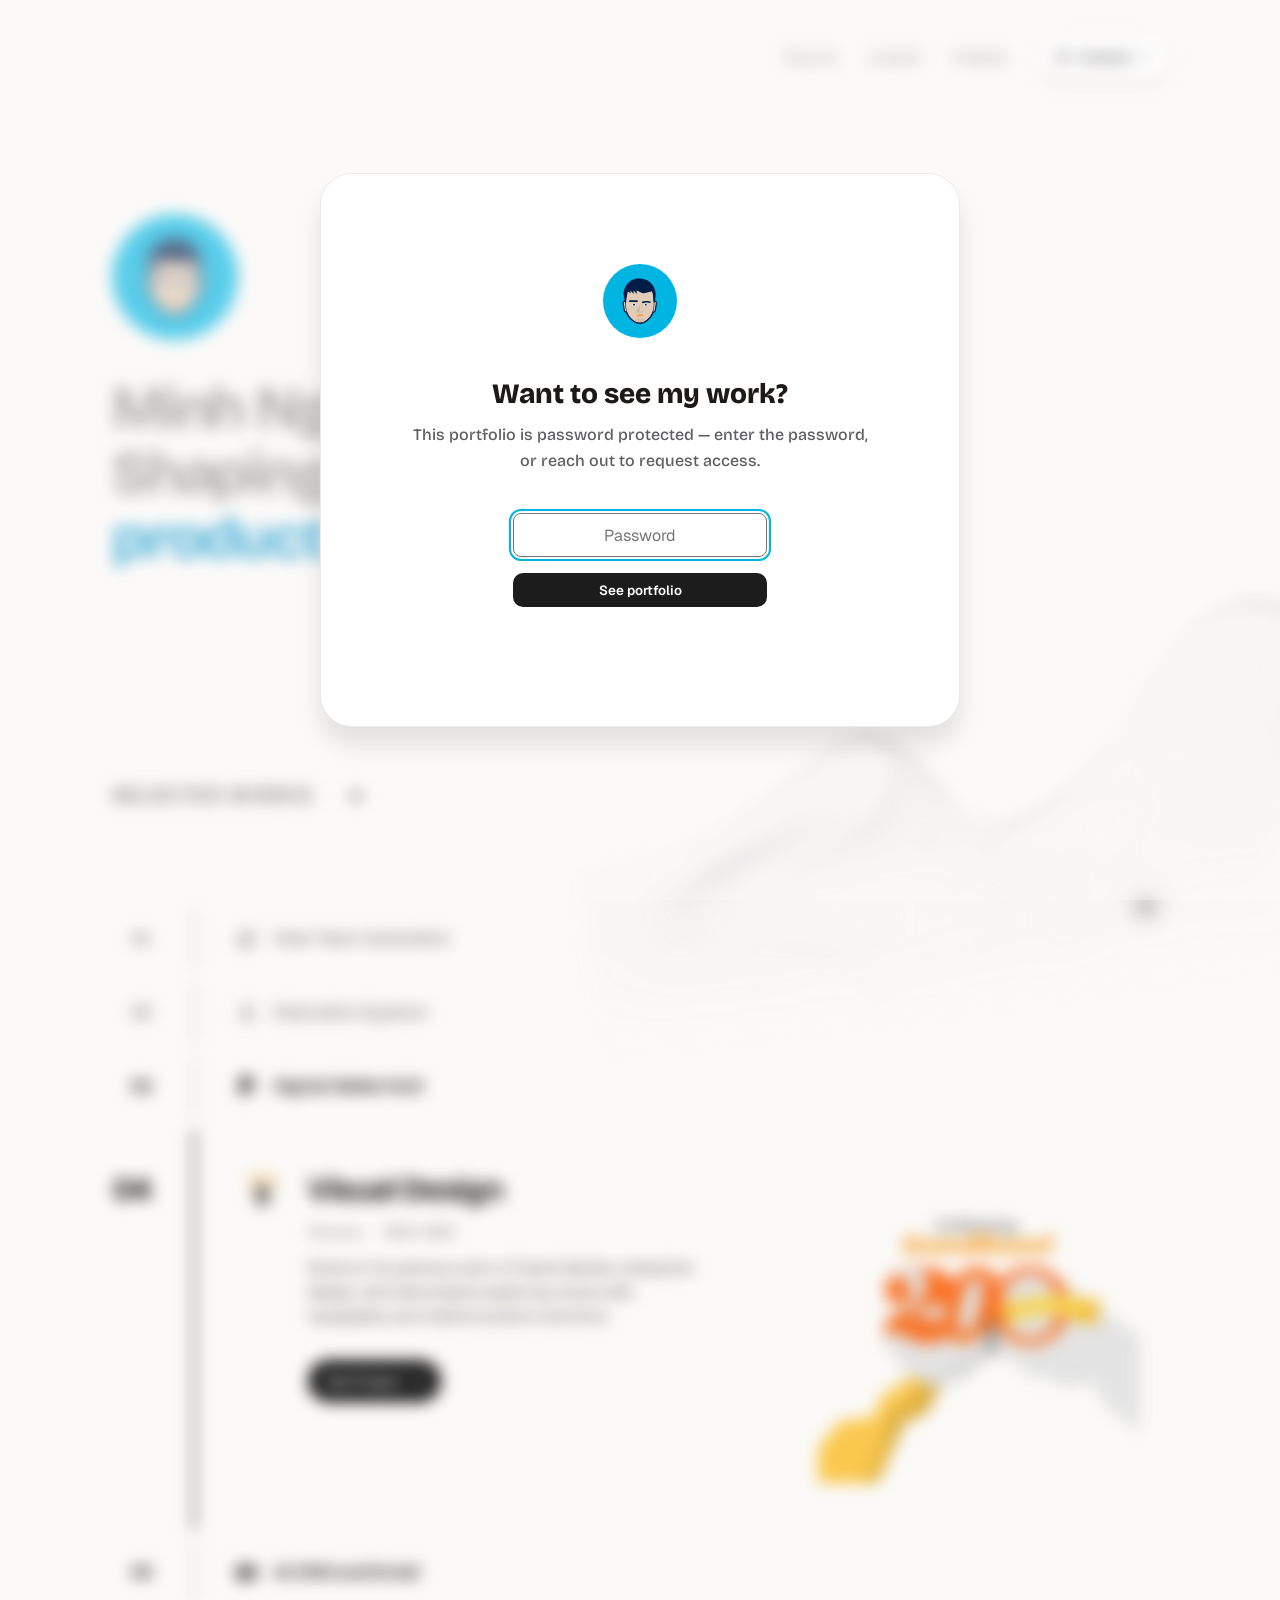
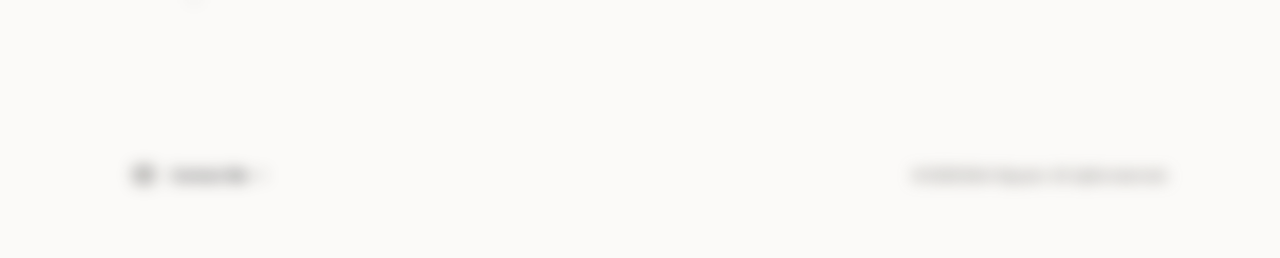
==== commit 6ceab470: "Home: closed project titles stay 18px at every width; footer Contact Me matches the copyright size C" ====
--- a/index.html
+++ b/index.html
@@ -24,7 +24,7 @@
 <link rel="preconnect" href="https://fonts.googleapis.com">
 <link rel="preconnect" href="https://fonts.gstatic.com" crossorigin>
 <link href="https://fonts.googleapis.com/css2?family=Bricolage+Grotesque:opsz,wght@12..96,200..800&family=Geist:wght@400..700&family=Geist+Mono:wght@400;500&display=swap" rel="stylesheet">
-<link rel="stylesheet" href="home.css?v=bd0f3128">
+<link rel="stylesheet" href="home.css?v=255d3ea4">
 </head>
 <body>
 
--- a/home.css
+++ b/home.css
@@ -500,8 +500,10 @@
 
 /* Footer: no surface at all, just the icon, label and caret, flush with
    the column edge. */
+/* same size as the copyright opposite */
 .vs-contact--flat,
 .vs-contact--flat:hover {
+  font-size: 13.33px;
   padding: 0;
   background: none;
   box-shadow: none;
@@ -622,17 +624,15 @@
 
   .vs-row { --vs-num-col: calc(3.3333vw + var(--vs-num-gap)); }
   .vs-row.is-active { --vs-pad: 4.3333vw; }
-  .vs-row__title { gap: 1.3333vw; }
+  /* Closed rows keep their full-size 18px title, number and 22px logo: 18px
+     is the smallest a project title gets at any width. Open rows scale, but
+     never below that. */
   .vs-row.is-active .vs-row__title { gap: 2.3333vw; }
-  .vs-row__name,
-  .vs-row__num { font-size: 1.5vw; }
   .vs-row.is-active .vs-row__name,
-  .vs-row.is-active .vs-row__num { font-size: 2.6667vw; }
-  .vs-row__logo { width: 1.8333vw; height: 1.8333vw; }
+  .vs-row.is-active .vs-row__num { font-size: max(18px, 2.6667vw); }
   .vs-row.is-active .vs-row__logo { width: 3vw; height: 3vw; }
-  /* numbers stay centred on the title line as both scale */
-  .vs-row__num { top: calc(20px + .0917vw); }
-  .vs-row.is-active .vs-row__num { top: calc(42px + .0333vw); }
+  /* the open number stays centred on its title line as both scale */
+  .vs-row.is-active .vs-row__num { top: calc(42px + 1.5vw - max(9.9px, 1.4667vw)); }
   .vs-row__inner { padding-left: 5.3333vw; }
 
   /* right-aligned with the numbers, as at full size (40 - 22 + 3 = 21 there) */
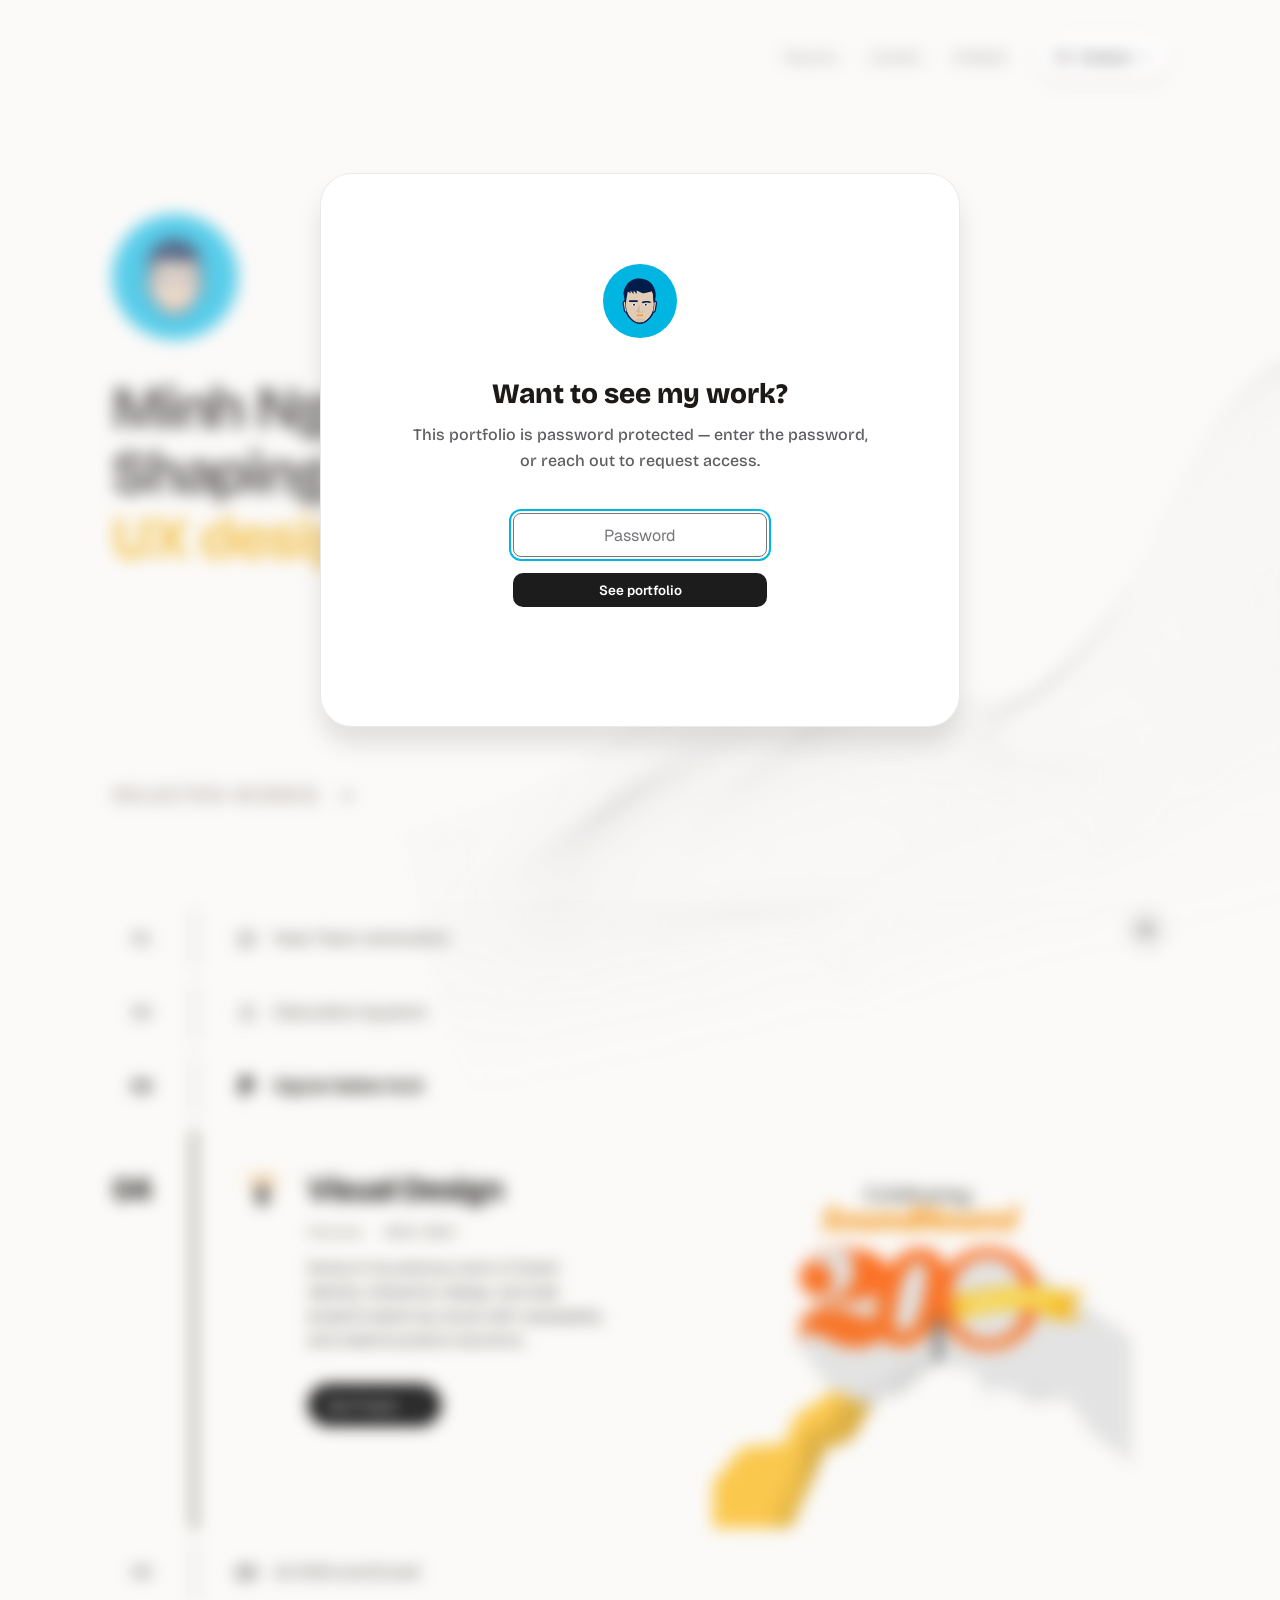
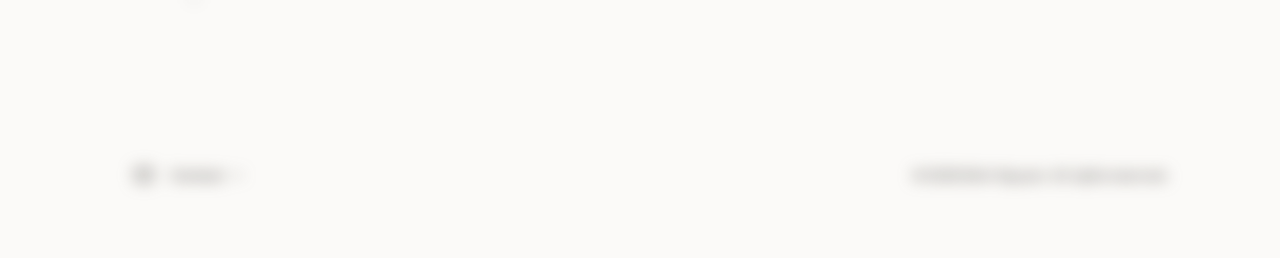
==== commit 8798f15d: "Home: new headline colours and copy, 50/50 project layout, new project images - Headline in one near" ====
--- a/index.html
+++ b/index.html
@@ -24,7 +24,7 @@
 <link rel="preconnect" href="https://fonts.googleapis.com">
 <link rel="preconnect" href="https://fonts.gstatic.com" crossorigin>
 <link href="https://fonts.googleapis.com/css2?family=Bricolage+Grotesque:opsz,wght@12..96,200..800&family=Geist:wght@400..700&family=Geist+Mono:wght@400;500&display=swap" rel="stylesheet">
-<link rel="stylesheet" href="home.css?v=255d3ea4">
+<link rel="stylesheet" href="home.css?v=47ea7a33">
 </head>
 <body>
 
@@ -92,16 +92,13 @@
            from the hidden copy instead of whichever phrase is showing. -->
       <h1 class="vs-hero__title">
         Minh Nguyen&nbsp;–<br>
-        <span class="vs-visuallyHidden">Shaping experiences through product design, systems thinking, design strategy, and visual craft.</span>
-        <span aria-hidden="true"><span class="vs-nowrap">Shaping experiences through</span> <span class="vs-nowrap"><span class="vs-rotator" data-rotator>
-          <!-- Semi-analogous around the teal (hue 232), which leads: then cobalt
-               and violet stepping round the wheel, and jade, which sits next to
-               the teal again as the cycle loops. Rich but not neon: chroma held
-               below each hue's maximum. -->
-          <span class="vs-phrase is-current" style="--hue: oklch(0.62 0.14 232)">product design,</span>
-          <span class="vs-phrase" style="--hue: oklch(0.48 0.16 264)">systems thinking,</span>
-          <span class="vs-phrase" style="--hue: oklch(0.48 0.15 292)">design strategy,</span>
-          <span class="vs-phrase is-prev" style="--hue: oklch(0.54 0.11 168)"><span class="vs-phrase__lead">and </span>visual craft.</span>
+        <span class="vs-visuallyHidden">Shaping products through UX design, systems thinking, design strategy, and visual craft.</span>
+        <span aria-hidden="true"><span class="vs-nowrap">Shaping products through</span> <span class="vs-nowrap"><span class="vs-rotator" data-rotator>
+          <!-- Palette in order: yellow, green, purple, sky blue. -->
+          <span class="vs-phrase is-current" style="--hue: #eda800">UX design,</span>
+          <span class="vs-phrase" style="--hue: #20c577">systems thinking,</span>
+          <span class="vs-phrase" style="--hue: #7d2aab">design strategy,</span>
+          <span class="vs-phrase is-prev" style="--hue: #52b5e1"><span class="vs-phrase__lead">and </span>visual craft.</span>
         </span></span></span>
       </h1>
     </section>
@@ -109,7 +106,7 @@
     <div class="vs-worksRow">
       <h2 class="vs-worksRow__title">Selected Works</h2>
       <button class="vs-iconBtn" type="button" aria-label="Scroll to selected work" data-scroll-work>
-        <img src="assets/logos/arrow-right.svg" alt="" width="18" height="18">
+        <svg width="18" height="18" viewBox="0 0 13.3333 13.3333" fill="none" aria-hidden="true"><path d="M6.6667 2.7778V10.5565M2.7773 6.6672L6.6667 10.5565L10.556 6.6672" stroke="currentColor" stroke-width="1.66667" stroke-linecap="round" stroke-linejoin="round"/></svg>
       </button>
     </div>
   </div>
@@ -125,7 +122,7 @@
         <li class="vs-row is-active" data-row>
           <span class="vs-row__track"></span>
           <!-- phones only: the picture leads its project; wider screens use the stage -->
-          <img class="vs-row__pic vs-row__pic--slackbot" src="assets/projects/slackbot.webp" alt="Slackbot illustration" loading="lazy">
+          <img class="vs-row__pic" src="assets/projects/slackbot-v2.webp" alt="Slackbot illustration" loading="lazy">
           <button class="vs-row__title" type="button" aria-expanded="true" aria-controls="work-1">
             <span class="vs-row__num" aria-hidden="true">01</span>
             <img class="vs-row__logo" src="assets/logos/slack.svg" alt="Slack">
@@ -143,7 +140,7 @@
         </li>
         <li class="vs-row" data-row>
           <span class="vs-row__track"></span>
-          <img class="vs-row__pic vs-row__pic--rounded" src="assets/projects/education-system.webp" alt="A Slack education modal announcing a new feature, over the Slack desktop app" loading="lazy">
+          <img class="vs-row__pic" src="assets/projects/education-system-v2.webp" alt="A Slack education modal announcing a new feature, over the Slack desktop app" loading="lazy">
           <button class="vs-row__title" type="button" aria-expanded="false" aria-controls="work-3">
             <span class="vs-row__num" aria-hidden="true">02</span>
             <img class="vs-row__logo" src="assets/logos/systems-design-slack.svg" alt="Slack">
@@ -161,7 +158,7 @@
         </li>
         <li class="vs-row" data-row>
           <span class="vs-row__track"></span>
-          <img class="vs-row__pic" src="assets/projects/digital-wallet-nux.webp" alt="PayPal crypto detail screen" loading="lazy">
+          <img class="vs-row__pic" src="assets/projects/digital-wallet-nux-v2.webp" alt="PayPal crypto detail screen" loading="lazy">
           <button class="vs-row__title" type="button" aria-expanded="false" aria-controls="work-2">
             <span class="vs-row__num" aria-hidden="true">03</span>
             <img class="vs-row__logo vs-row__logo--solid" src="assets/logos/paypal.webp" alt="PayPal">
@@ -218,9 +215,9 @@
       <!-- One image per row, in the same order. All load up front so switching
            rows never waits on the network. -->
       <div class="vs-stage">
-        <img class="vs-stage__img vs-stage__img--slackbot" src="assets/projects/slackbot.webp" alt="Slackbot illustration" data-stage>
-        <img class="vs-stage__img vs-stage__img--rounded" src="assets/projects/education-system.webp" alt="A Slack education modal announcing a new feature, over the Slack desktop app" data-stage hidden>
-        <img class="vs-stage__img" src="assets/projects/digital-wallet-nux.webp" alt="PayPal crypto detail screen" data-stage hidden>
+        <img class="vs-stage__img" src="assets/projects/slackbot-v2.webp" alt="Slackbot illustration" data-stage>
+        <img class="vs-stage__img" src="assets/projects/education-system-v2.webp" alt="A Slack education modal announcing a new feature, over the Slack desktop app" data-stage hidden>
+        <img class="vs-stage__img" src="assets/projects/digital-wallet-nux-v2.webp" alt="PayPal crypto detail screen" data-stage hidden>
         <img class="vs-stage__img" src="assets/projects/visual-design.webp" alt="SoundHound 200 million users illustration" data-stage hidden>
         <img class="vs-stage__img" src="assets/projects/ai-crm-email.webp" alt="AI-assisted inbox concept" data-stage hidden>
       </div>
@@ -230,9 +227,9 @@
   <footer class="vs-footer">
     <div class="vs-menuWrap" data-menu>
       <button class="vs-contact vs-contact--flat" type="button" aria-haspopup="menu" aria-expanded="false" aria-controls="contact-menu" data-menu-trigger>
-        <svg class="vs-contact__icon" width="16" height="16" viewBox="0 0 24 24" fill="none" stroke="#1c1917" stroke-width="1.8" stroke-linecap="round" stroke-linejoin="round" aria-hidden="true"><rect x="3" y="5" width="18" height="14" rx="2.5"/><path d="m3.5 7.5 8.5 6 8.5-6"/></svg>
-        <span>Contact Me</span>
-        <svg class="vs-caret" width="10" height="10" viewBox="0 0 10 10" aria-hidden="true"><path d="M2 6.5 5 3.5 8 6.5" fill="none" stroke="#1c1917" stroke-width="1.5" stroke-linecap="round" stroke-linejoin="round"/></svg>
+        <svg class="vs-contact__icon" width="16" height="16" viewBox="0 0 24 24" fill="none" stroke="currentColor" stroke-width="1.8" stroke-linecap="round" stroke-linejoin="round" aria-hidden="true"><rect x="3" y="5" width="18" height="14" rx="2.5"/><path d="m3.5 7.5 8.5 6 8.5-6"/></svg>
+        <span>Contact</span>
+        <svg class="vs-caret" width="10" height="10" viewBox="0 0 10 10" aria-hidden="true"><path d="M2 6.5 5 3.5 8 6.5" fill="none" stroke="currentColor" stroke-width="1.5" stroke-linecap="round" stroke-linejoin="round"/></svg>
       </button>
       <div class="vs-menu vs-menu--up" role="menu" id="contact-menu" hidden>
         <div class="vs-menu__panel" data-panel="main">
@@ -325,7 +322,7 @@
     ticking = false;
     const h = first.offsetHeight;
     const p = Math.min(1, scrollY / (h * 0.6));
-    wave.style.opacity = (0.85 * (1 - p)).toFixed(3);
+    wave.style.opacity = (1 - p).toFixed(3);
     if (!still) {
       wave.style.setProperty('--vs-wave-shift', (Math.min(scrollY, h) * 0.3).toFixed(1) + 'px');
     }
@@ -336,16 +333,31 @@
   addEventListener('resize', drift);
 
   /* Keep the dots clear of the headline. The wave scales with the window's
-     width, so on wide screens its crest climbs into the text. The crest, the
-     first row of dots, sits 0.244 of the wave's width below its box top once
-     the -8deg tilt is applied (the art is empty above 38% of its height).
-     If that is less than 32px under the headline, push the wave down. */
+     width, so on some screens it climbs into the text. TOPS is the top edge
+     of the dots, measured off the art at the -13.91deg tilt: one sample every
+     0.05 of the wave's width, from 0.6 left of its centre to 0.6 right, each
+     the distance below the box top in wave-widths (null = no dots there).
+     Only the stretch under the headline's text counts, so the high crest out
+     at the right edge does not push it. If the dots there come within 32px
+     of the headline, the wave moves down. */
+  const TOPS = [null, null, null, .569, .547, .527, .492, .445, .402, .404, .441, .469, .453,
+                .396, .305, .236, .221, .232, .266, .307, .33, .345, .344, null, null];
   const title = document.querySelector('.vs-hero__title');
-  const hero = document.querySelector('.vs-hero');
   const clearHeadline = () => {
-    const headlineBottom = hero.offsetTop + title.offsetTop + title.offsetHeight;
-    const crest = wave.offsetTop + 0.244 * wave.offsetWidth;
-    const push = Math.max(0, headlineBottom + 32 - crest);
+    const f = first.getBoundingClientRect();
+    // the text itself, not the 880px box it sits in; the hidden phrases are
+    // left out, as they sit translated above and below their line
+    const t = title.getBoundingClientRect();
+    const lines = [title.querySelector('.vs-nowrap'), rotator].map(el => el.getBoundingClientRect().right);
+    const left = t.left - f.left, right = Math.max(...lines) - f.left, bottom = t.bottom - f.top;
+    const w = wave.offsetWidth, centre = wave.offsetLeft + w / 2;
+    let top = Infinity;
+    TOPS.forEach((d, i) => {
+      const x = centre + (-0.6 + i * 0.05) * w;
+      if (d !== null && x >= left && x <= right) top = Math.min(top, d);
+    });
+    const crest = wave.offsetTop + top * w;
+    const push = Number.isFinite(crest) ? Math.max(0, bottom + 32 - crest) : 0;
     wave.style.setProperty('--vs-wave-push', push.toFixed(1) + 'px');
   };
   clearHeadline();
--- a/home.css
+++ b/home.css
@@ -7,7 +7,7 @@
   --vs-black: #1d1c1d;
   --vs-body: #4a4540;
   --vs-secondary: #6b6661;
-  --vs-hero-grey: #8a847d;   /* 3.55:1 on the page; #aaa49d was 2.4:1 */
+  --vs-tertiary: #8a847d;   /* 3.55:1 on the page, just above the 3:1 large-text minimum */
   --vs-muted: #a39d96;
   --vs-fill: #7d7771;   /* active progress bar: dark grey, clearly short of black */
   --vs-track: rgba(28, 25, 23, .12);
@@ -76,22 +76,22 @@
 /* above the hero, so the Contact menu that drops over it stays hoverable */
 .vs-first > .vs-header { z-index: 2; }
 
-/* hero-wave-1775 is transparent for its top ~38%, so the box sits high and
-   the dots start level with the bottom of the headline. Same -8deg tilt as on
-   the default homepage, a little darker; the mask fades it out as it
-   reaches the projects. */
+/* Size, tilt and position follow Figma (home frame 628:122862, "Dots wave"),
+   drawn on a 1200 x 900 first screen: 1399px wide, tilted 13.9deg, centred
+   1007px from the left and 544px down. The mask fades it out as it reaches
+   the projects. */
 .vs-wave {
   position: absolute;
   z-index: 0;
-  right: -25%;
-  bottom: 6%;
-  width: 82%;
+  right: -42.23%;
+  bottom: -15.89%;
+  width: 116.55%;
   aspect-ratio: 1372 / 980;
   background: url("assets/decor/hero-wave-1775.webp") no-repeat center / cover;
-  opacity: .85;
+  opacity: 1;
   /* --vs-wave-shift is the parallax, set by the script on scroll;
      --vs-wave-push moves it down when the headline would reach it */
-  transform: translate3d(0, calc(var(--vs-wave-push, 0px) + var(--vs-wave-shift, 0px)), 0) rotate(-8deg);
+  transform: translate3d(0, calc(var(--vs-wave-push, 0px) + var(--vs-wave-shift, 0px)), 0) rotate(-13.91deg);
   will-change: transform;
   -webkit-mask-image: linear-gradient(to bottom, #000 58%, transparent 92%);
   mask-image: linear-gradient(to bottom, #000 58%, transparent 92%);
@@ -113,11 +113,22 @@
   gap: 32px;
 }
 
+/* Hover: the link turns black on a grey pill. The negative margin cancels
+   the pill's padding so the links sit where they would without it. */
 .vs-nav > a {
+  --vs-nav-pad: 12px;
+  padding: 8px var(--vs-nav-pad);
+  margin: -8px calc(-1 * var(--vs-nav-pad));
+  border-radius: 99px;
   color: var(--vs-secondary);
   text-decoration: none;
-}
-.vs-nav > a:hover { color: var(--vs-link-hover); }
+  transition: color .15s, background-color .15s;
+}
+.vs-nav > a:hover,
+.vs-nav > a:focus-visible {
+  color: var(--vs-ink);
+  background: var(--vs-hover);
+}
 
 .vs-caret { transition: transform .2s; }
 [aria-expanded="true"] > .vs-caret { transform: rotate(180deg); }
@@ -143,7 +154,7 @@
   font: 700 60px/1.08 var(--vs-display);
   letter-spacing: -.02em;
   text-wrap: balance;
-  color: var(--vs-hero-grey);
+  color: var(--vs-ink);   /* the rotating phrases carry their own colours */
   font-kerning: normal;
   font-optical-sizing: auto;
   font-feature-settings: 'kern' 1;
@@ -174,22 +185,22 @@
 .vs-phrase.is-prev { transition: transform .7s var(--vs-reveal), opacity .5s; }
 .vs-phrase.is-current { transform: translateY(0); opacity: 1; }
 .vs-phrase.is-prev { transform: translateY(-110%); }
-.vs-phrase__lead { color: var(--vs-hero-grey); }
+.vs-phrase__lead { color: var(--vs-ink); }
 
 .vs-worksRow {
   display: flex;
   align-items: center;
-  gap: 20px;
+  gap: 4px;   /* the 48px button already pads the arrow by 15px */
   padding: 0 var(--vs-gutter) clamp(32px, 9vh, 96px);
 }
 
-/* An all-caps section label, medium weight: 21px (18px on phones) */
+/* An all-caps section label, bold: 21px (18px on phones) */
 .vs-worksRow__title {
   margin: 0;
-  font: 500 21px/1.15 var(--vs-display);
+  font: 700 21px/1.15 var(--vs-display);
   letter-spacing: .065em;
   text-transform: uppercase;
-  color: var(--vs-ink);
+  color: var(--vs-tertiary);
 }
 
 .vs-iconBtn {
@@ -203,15 +214,11 @@
   border: 0;
   border-radius: 50%;
   background: none;
+  color: var(--vs-tertiary);   /* matches the Selected Works label */
   cursor: pointer;
 }
 .vs-iconBtn:hover { background: var(--vs-hover); }
-.vs-iconBtn img {
-  width: 18px;
-  height: 18px;
-  transform: rotate(90deg);
-  filter: invert(1) brightness(.11);
-}
+.vs-iconBtn svg { display: block; }
 
 /* ---- Projects: story-style list on the left, image on the right */
 
@@ -220,9 +227,8 @@
 .vs-work__grid {
   position: relative;
   display: grid;
-  /* The list carries ~200px of number, line and indent before its copy
-     starts, so it takes the larger share; descriptions stay near 400px */
-  grid-template-columns: minmax(0, 1.6fr) minmax(0, 1fr);
+  /* copy and picture split the width evenly */
+  grid-template-columns: minmax(0, 1fr) minmax(0, 1fr);
   gap: 72px;
   align-items: center;
   min-height: 560px;
@@ -230,7 +236,8 @@
 
 .vs-play {
   position: absolute;
-  top: -24px;
+  /* top-aligned with the first row; it stays put when the row opens */
+  top: 0;
   right: 0;
   z-index: 1;
   width: 44px;
@@ -451,13 +458,6 @@
   object-fit: contain;
 }
 .vs-stage__img[hidden] { display: none; }
-/* screenshots on their own tinted ground */
-.vs-stage__img--rounded { border-radius: 20px; }
-.vs-stage__img--slackbot {
-  max-width: 64%;
-  max-height: 64%;
-  border-radius: 42px;
-}
 
 /* ---- Footer */
 
@@ -503,6 +503,7 @@
 /* same size as the copyright opposite */
 .vs-contact--flat,
 .vs-contact--flat:hover {
+  color: var(--vs-secondary);   /* same grey as the copyright beside it */
   font-size: 13.33px;
   padding: 0;
   background: none;
@@ -664,6 +665,7 @@
 
   /* the Contact pill with its icon only just fits beside three links */
   .vs-nav { gap: 14px; }
+  .vs-nav > a { --vs-nav-pad: 7px; }   /* half the gap, so hover pills never touch */
   .vs-contact--nav { padding: 10px 14px 10px 12px; }
   .vs-hero__title { font-size: clamp(34px, 7vw, 60px); }
   /* "Shaping products through" is wider than a phone at this size */
@@ -685,8 +687,6 @@
     margin: 0 0 20px;
     object-fit: contain;
   }
-  .vs-row__pic--slackbot { max-height: 180px; border-radius: 28px; }
-  .vs-row__pic--rounded { border-radius: 14px; }
   .vs-row:not(.is-active) .vs-row__pic { display: none; }
   .vs-play { top: 0; right: 0; }
 
@@ -747,6 +747,7 @@
 /* Smallest phones: the nav pill drops its icon to fit beside the links */
 @media (max-width: 360px) {
   .vs-nav { gap: 10px; }
+  .vs-nav > a { --vs-nav-pad: 5px; }
   .vs-contact--nav .vs-contact__icon { display: none; }
 }
 
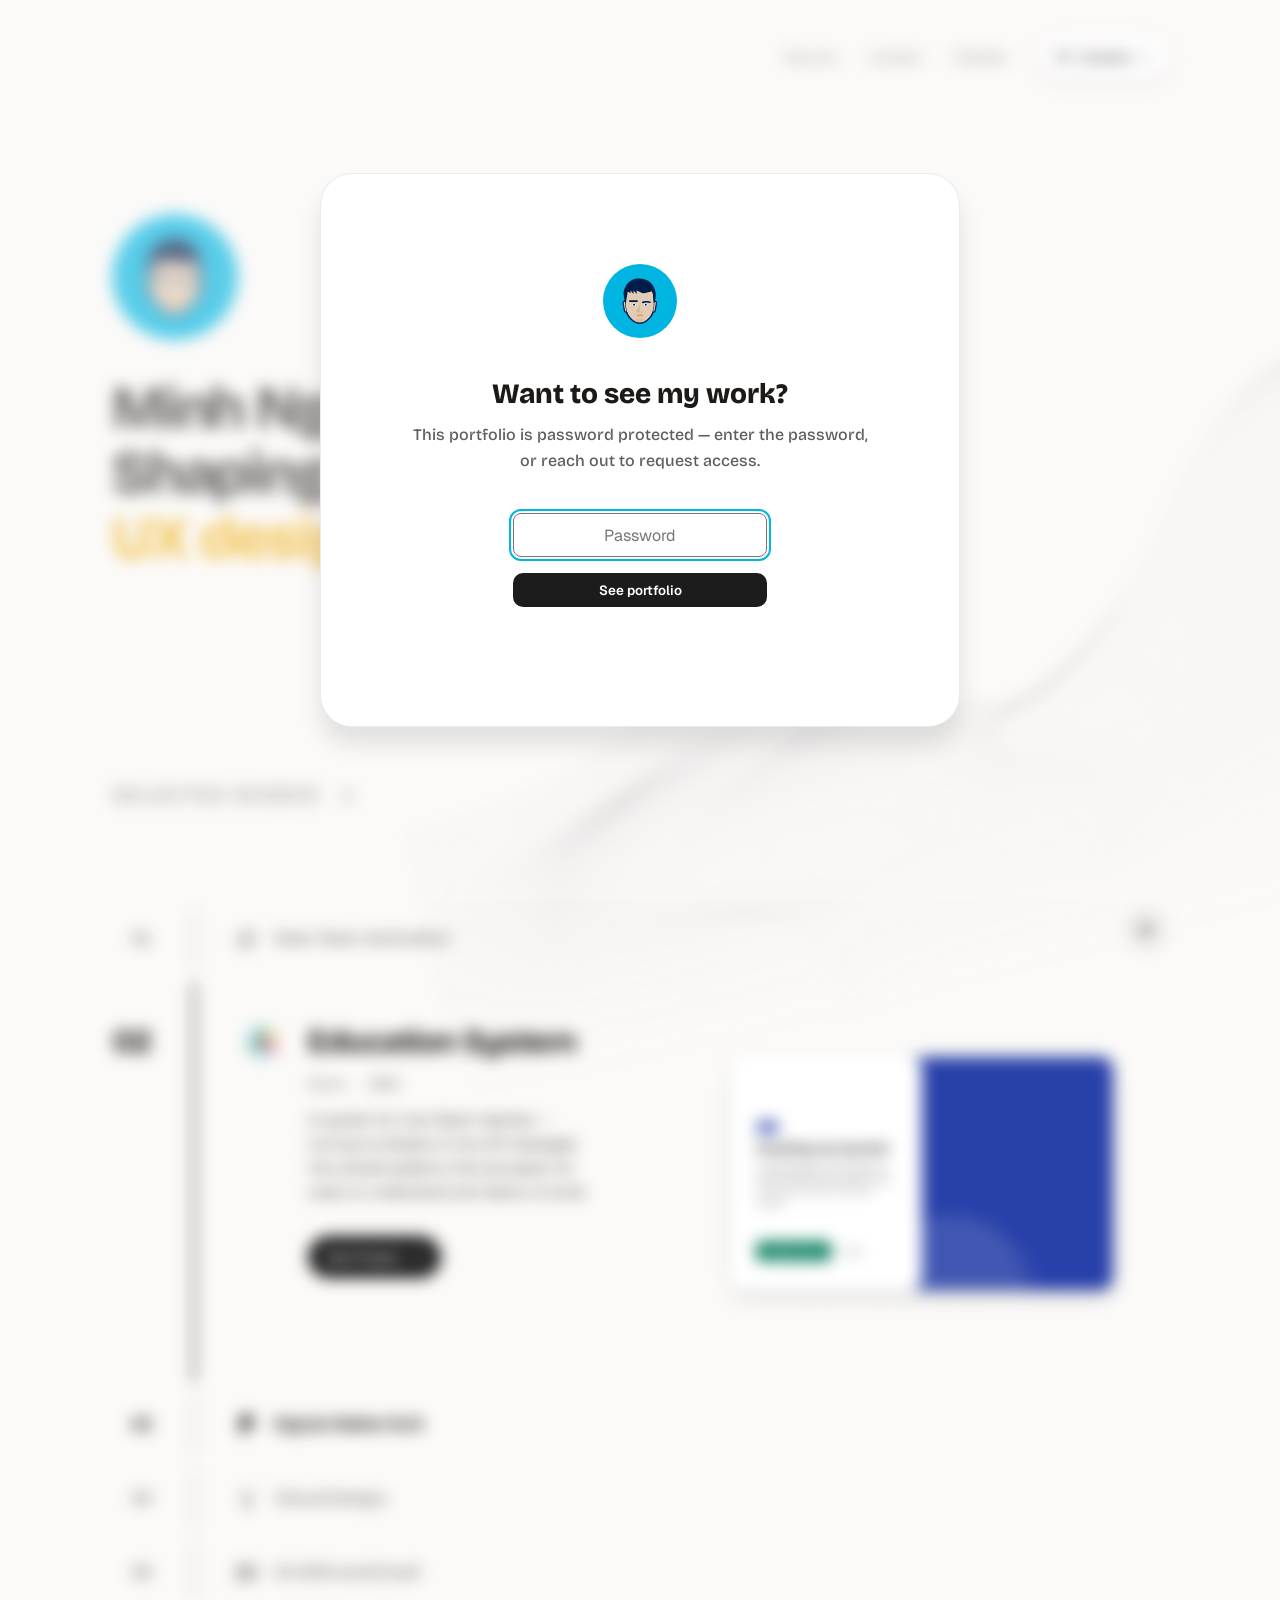
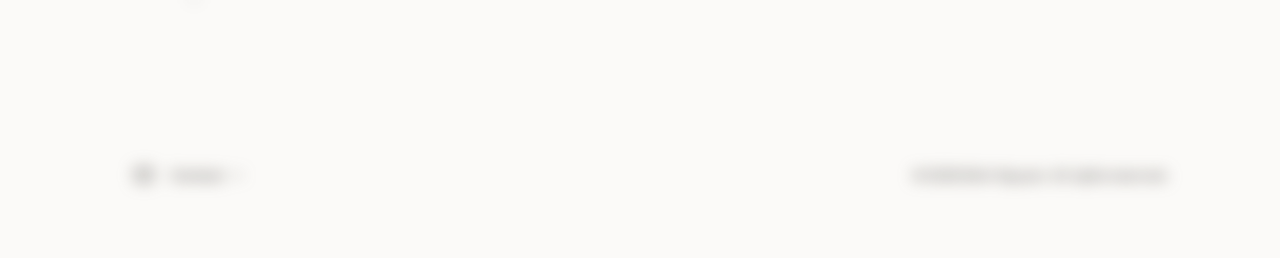
==== commit e9b38f1b: "Home: pin the dots wave to the top so it stays beside the headline It was measured from the bottom o" ====
--- a/index.html
+++ b/index.html
@@ -24,7 +24,7 @@
 <link rel="preconnect" href="https://fonts.googleapis.com">
 <link rel="preconnect" href="https://fonts.gstatic.com" crossorigin>
 <link href="https://fonts.googleapis.com/css2?family=Bricolage+Grotesque:opsz,wght@12..96,200..800&family=Geist:wght@400..700&family=Geist+Mono:wght@400;500&display=swap" rel="stylesheet">
-<link rel="stylesheet" href="home.css?v=47ea7a33">
+<link rel="stylesheet" href="home.css?v=e0433262">
 </head>
 <body>
 
--- a/home.css
+++ b/home.css
@@ -78,13 +78,15 @@
 
 /* Size, tilt and position follow Figma (home frame 628:122862, "Dots wave"),
    drawn on a 1200 x 900 first screen: 1399px wide, tilted 13.9deg, centred
-   1007px from the left and 544px down. The mask fades it out as it reaches
-   the projects. */
+   1007px from the left and 544px down. Measured from the top, not the
+   bottom, so it keeps its place beside the headline however tall the window
+   is (the box top is 44px down at full size and scales below 1200). The mask
+   fades it out as it reaches the projects. */
 .vs-wave {
   position: absolute;
   z-index: 0;
   right: -42.23%;
-  bottom: -15.89%;
+  top: min(44px, 3.6667vw);
   width: 116.55%;
   aspect-ratio: 1372 / 980;
   background: url("assets/decor/hero-wave-1775.webp") no-repeat center / cover;
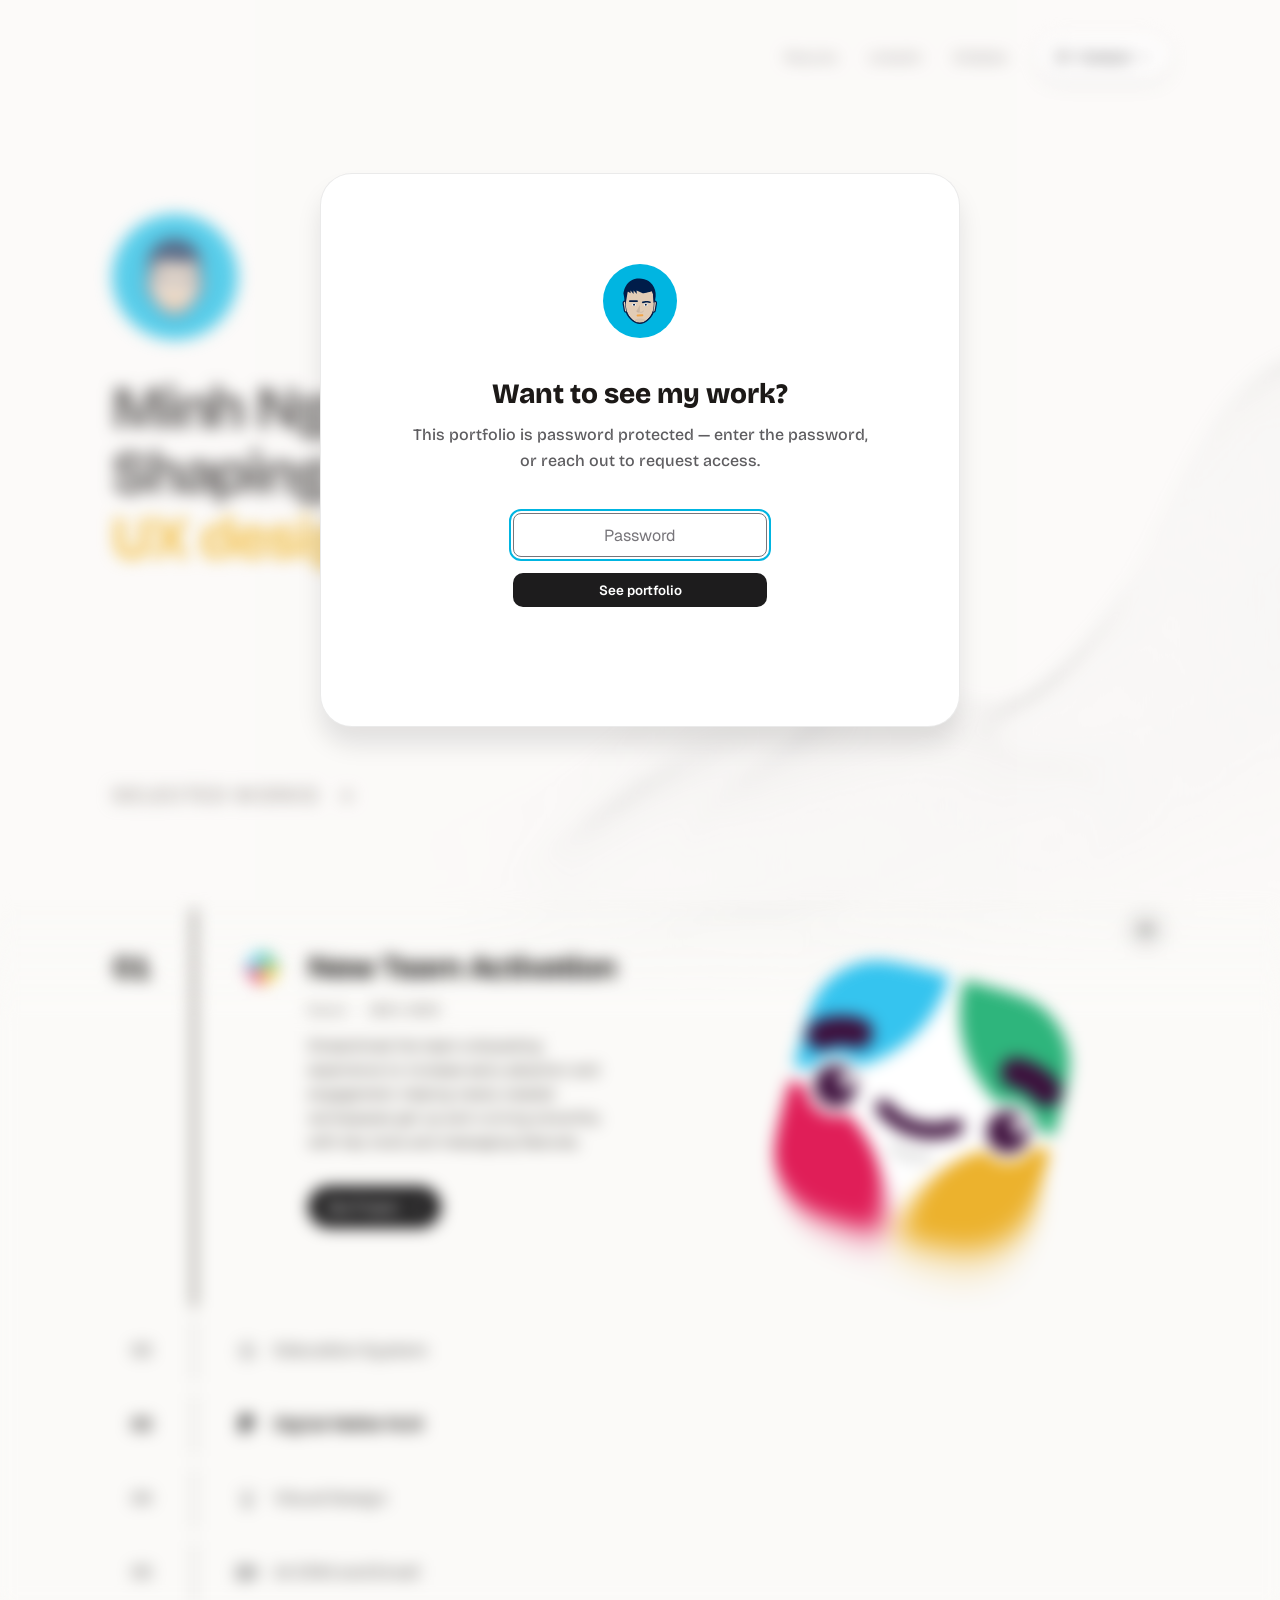
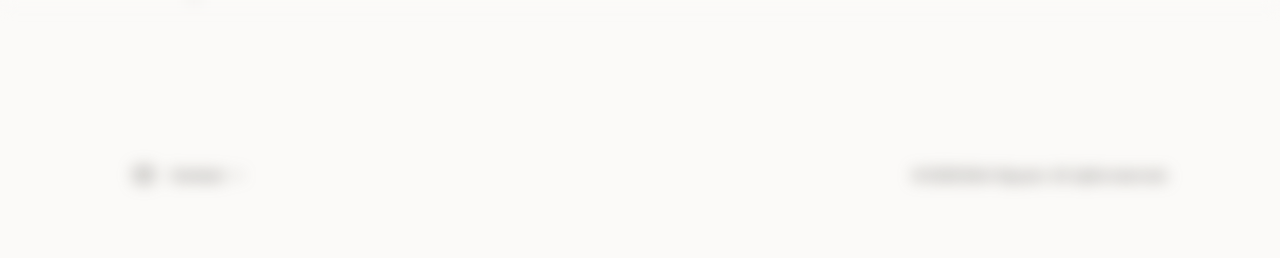
==== commit 0d46e565: "Home: rotating phrase always on line three; dots recede and fade cleanly - "Shaping products through" ====
--- a/index.html
+++ b/index.html
@@ -24,7 +24,7 @@
 <link rel="preconnect" href="https://fonts.googleapis.com">
 <link rel="preconnect" href="https://fonts.gstatic.com" crossorigin>
 <link href="https://fonts.googleapis.com/css2?family=Bricolage+Grotesque:opsz,wght@12..96,200..800&family=Geist:wght@400..700&family=Geist+Mono:wght@400;500&display=swap" rel="stylesheet">
-<link rel="stylesheet" href="home.css?v=e0433262">
+<link rel="stylesheet" href="home.css?v=b5bb9b9c">
 </head>
 <body>
 
@@ -93,7 +93,7 @@
       <h1 class="vs-hero__title">
         Minh Nguyen&nbsp;–<br>
         <span class="vs-visuallyHidden">Shaping products through UX design, systems thinking, design strategy, and visual craft.</span>
-        <span aria-hidden="true"><span class="vs-nowrap">Shaping products through</span> <span class="vs-nowrap"><span class="vs-rotator" data-rotator>
+        <span aria-hidden="true"><span class="vs-nowrap">Shaping products through</span><br><span class="vs-nowrap"><span class="vs-rotator" data-rotator>
           <!-- Palette in order: yellow, green, purple, sky blue. -->
           <span class="vs-phrase is-current" style="--hue: #eda800">UX design,</span>
           <span class="vs-phrase" style="--hue: #20c577">systems thinking,</span>
@@ -312,7 +312,7 @@
   }, 2600);
 
   /* Dots wave: drifts down at 30% of the scroll speed so it trails the
-     page, and fades out over the first 60% of the first screen. The fade
+     page, and shrinks and fades out over the first 60% of the first screen. The fade
      still runs under reduced motion; the drift does not. */
   const wave = document.querySelector('.vs-wave');
   const first = document.querySelector('.vs-first');
@@ -325,6 +325,17 @@
     wave.style.opacity = (1 - p).toFixed(3);
     if (!still) {
       wave.style.setProperty('--vs-wave-shift', (Math.min(scrollY, h) * 0.3).toFixed(1) + 'px');
+      // shrinks to 75% as it fades out, so it seems to sink back as it drifts.
+      // It scales about its centre; sliding it by what the shrink takes off
+      // towards its top-right corner (along the -13.91deg tilt) would hold
+      // that corner still. It goes half that far, so it recedes up and to
+      // the right without travelling much.
+      const s = 1 - 0.25 * p, hw = wave.offsetWidth / 2, hh = wave.offsetHeight / 2;
+      const cos = 0.97068, sin = -0.24038;   // the tilt
+      const travel = 0.5;
+      wave.style.setProperty('--vs-wave-scale', s.toFixed(3));
+      wave.style.setProperty('--vs-wave-ax', (travel * (1 - s) * (hw * cos + hh * sin)).toFixed(1) + 'px');
+      wave.style.setProperty('--vs-wave-ay', (travel * (1 - s) * (hw * sin - hh * cos)).toFixed(1) + 'px');
     }
   };
   addEventListener('scroll', () => {
--- a/home.css
+++ b/home.css
@@ -81,7 +81,7 @@
    1007px from the left and 544px down. Measured from the top, not the
    bottom, so it keeps its place beside the headline however tall the window
    is (the box top is 44px down at full size and scales below 1200). The mask
-   fades it out as it reaches the projects. */
+   fades it out as it reaches the projects, and at its cut-off left edge. */
 .vs-wave {
   position: absolute;
   z-index: 0;
@@ -91,12 +91,24 @@
   aspect-ratio: 1372 / 980;
   background: url("assets/decor/hero-wave-1775.webp") no-repeat center / cover;
   opacity: 1;
-  /* --vs-wave-shift is the parallax, set by the script on scroll;
+  /* --vs-wave-shift is the parallax and --vs-wave-scale shrinks it as it
+     goes, so it reads as receding into the page; --vs-wave-ax/ay slide it
+     towards its top-right corner while it shrinks, so it recedes upward. All set by the script on scroll.
      --vs-wave-push moves it down when the headline would reach it */
-  transform: translate3d(0, calc(var(--vs-wave-push, 0px) + var(--vs-wave-shift, 0px)), 0) rotate(-13.91deg);
+  transform:
+    translate3d(var(--vs-wave-ax, 0px), calc(var(--vs-wave-push, 0px) + var(--vs-wave-shift, 0px) + var(--vs-wave-ay, 0px)), 0)
+    rotate(-13.91deg) scale(var(--vs-wave-scale, 1));
   will-change: transform;
-  -webkit-mask-image: linear-gradient(to bottom, #000 58%, transparent 92%);
-  mask-image: linear-gradient(to bottom, #000 58%, transparent 92%);
+  /* two fades, both kept: out towards the bottom, and in from the left edge,
+     where the art is cut off square */
+  -webkit-mask-image:
+    linear-gradient(to bottom, #000 58%, transparent 92%),
+    linear-gradient(to right, transparent 0%, #000 28%);
+  -webkit-mask-composite: source-in;
+  mask-image:
+    linear-gradient(to bottom, #000 58%, transparent 92%),
+    linear-gradient(to right, transparent 0%, #000 28%);
+  mask-composite: intersect;
   pointer-events: none;
 }
 
@@ -225,6 +237,22 @@
 /* ---- Projects: story-style list on the left, image on the right */
 
 .vs-work { padding: 8px var(--vs-gutter) 0; }
+/* The page colour, across the full window, behind the projects and in front
+   of the dots wave: it fades in over the section's first 120px, so the last
+   of the dots trailing in under the first project fade out rather than
+   showing through. */
+.vs-work::before {
+  content: "";
+  position: absolute;
+  z-index: -1;
+  top: 0;
+  bottom: 0;
+  left: 50%;
+  width: 100vw;
+  margin-left: -50vw;
+  background: linear-gradient(to bottom, rgb(251 250 248 / 0), var(--vs-bg) 120px);
+  pointer-events: none;
+}
 
 .vs-work__grid {
   position: relative;
@@ -669,9 +697,10 @@
   .vs-nav { gap: 14px; }
   .vs-nav > a { --vs-nav-pad: 7px; }   /* half the gap, so hover pills never touch */
   .vs-contact--nav { padding: 10px 14px 10px 12px; }
-  .vs-hero__title { font-size: clamp(34px, 7vw, 60px); }
-  /* "Shaping products through" is wider than a phone at this size */
-  .vs-hero__title .vs-nowrap:first-child { white-space: normal; }
+  /* The rotating phrase always takes the third line, so "Shaping products
+     through" has to fit on one: it is 12.03em wide (12.5 leaves room for font differences), and the gutters take
+     48px. On phones that brings the headline below 34px. */
+  .vs-hero__title { font-size: min(clamp(34px, 7vw, 60px), calc((100vw - 48px) / 12.5)); }
 
   .vs-work__grid {
     grid-template-columns: minmax(0, 1fr);
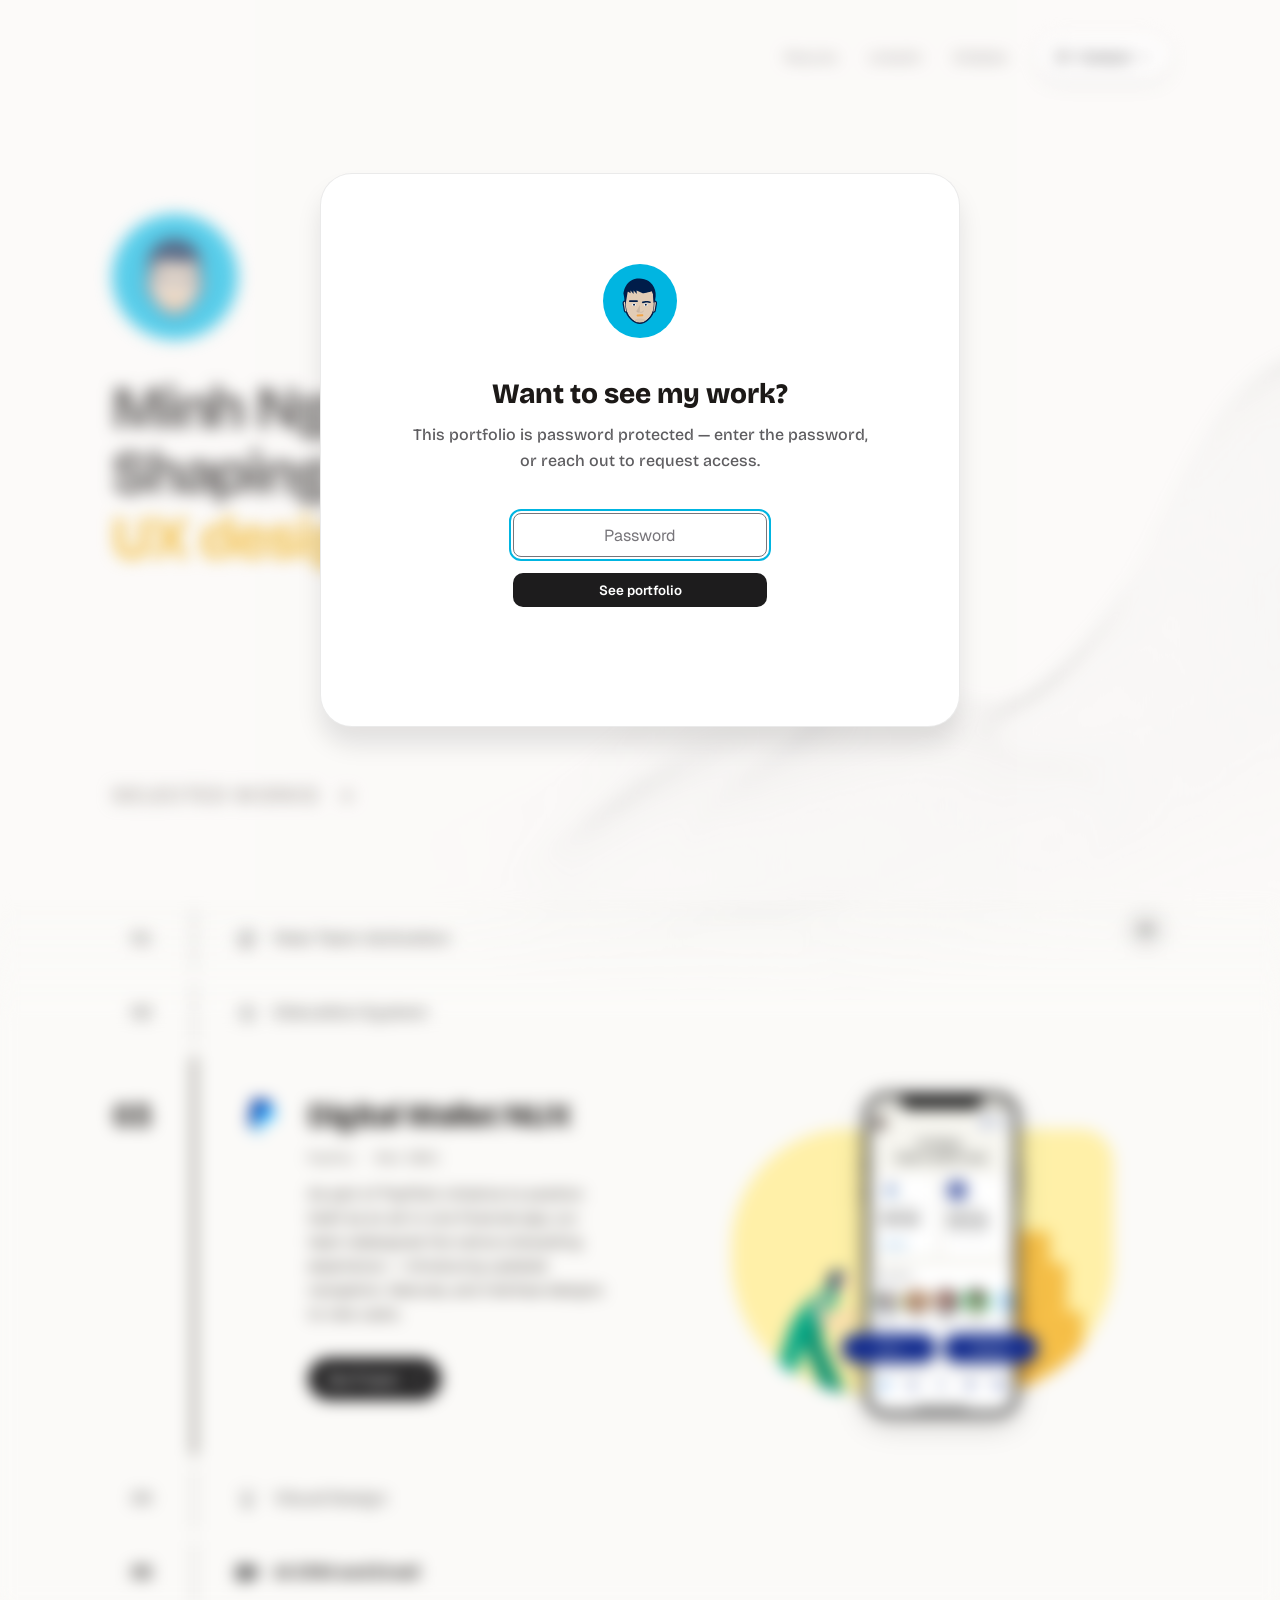
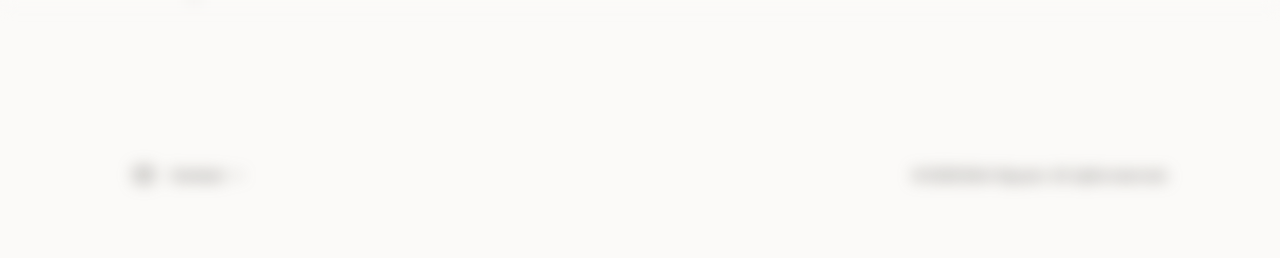
==== commit 48510cda: "Systems Design: rebuild as the Slack education case study Rebuilt system/ from Figma 490:131119 as a" ====
--- a/index.html
+++ b/index.html
@@ -151,7 +151,7 @@
               <div class="vs-row__inner">
                 <span class="vs-row__meta">Slack · 2025</span>
                 <p class="vs-row__desc">A system for how Slack teaches — turning hundreds of one-off messages into shared patterns that are easier for users to understand and teams to build.</p>
-                <a class="vs-cta" href="system/index.html" data-case-study data-case-title="Systems Design">See Project <span aria-hidden="true">→</span></a>
+                <a class="vs-cta" href="system/index.html" data-case-study data-case-title="Education System">See Project <span aria-hidden="true">→</span></a>
               </div>
             </div>
           </div>
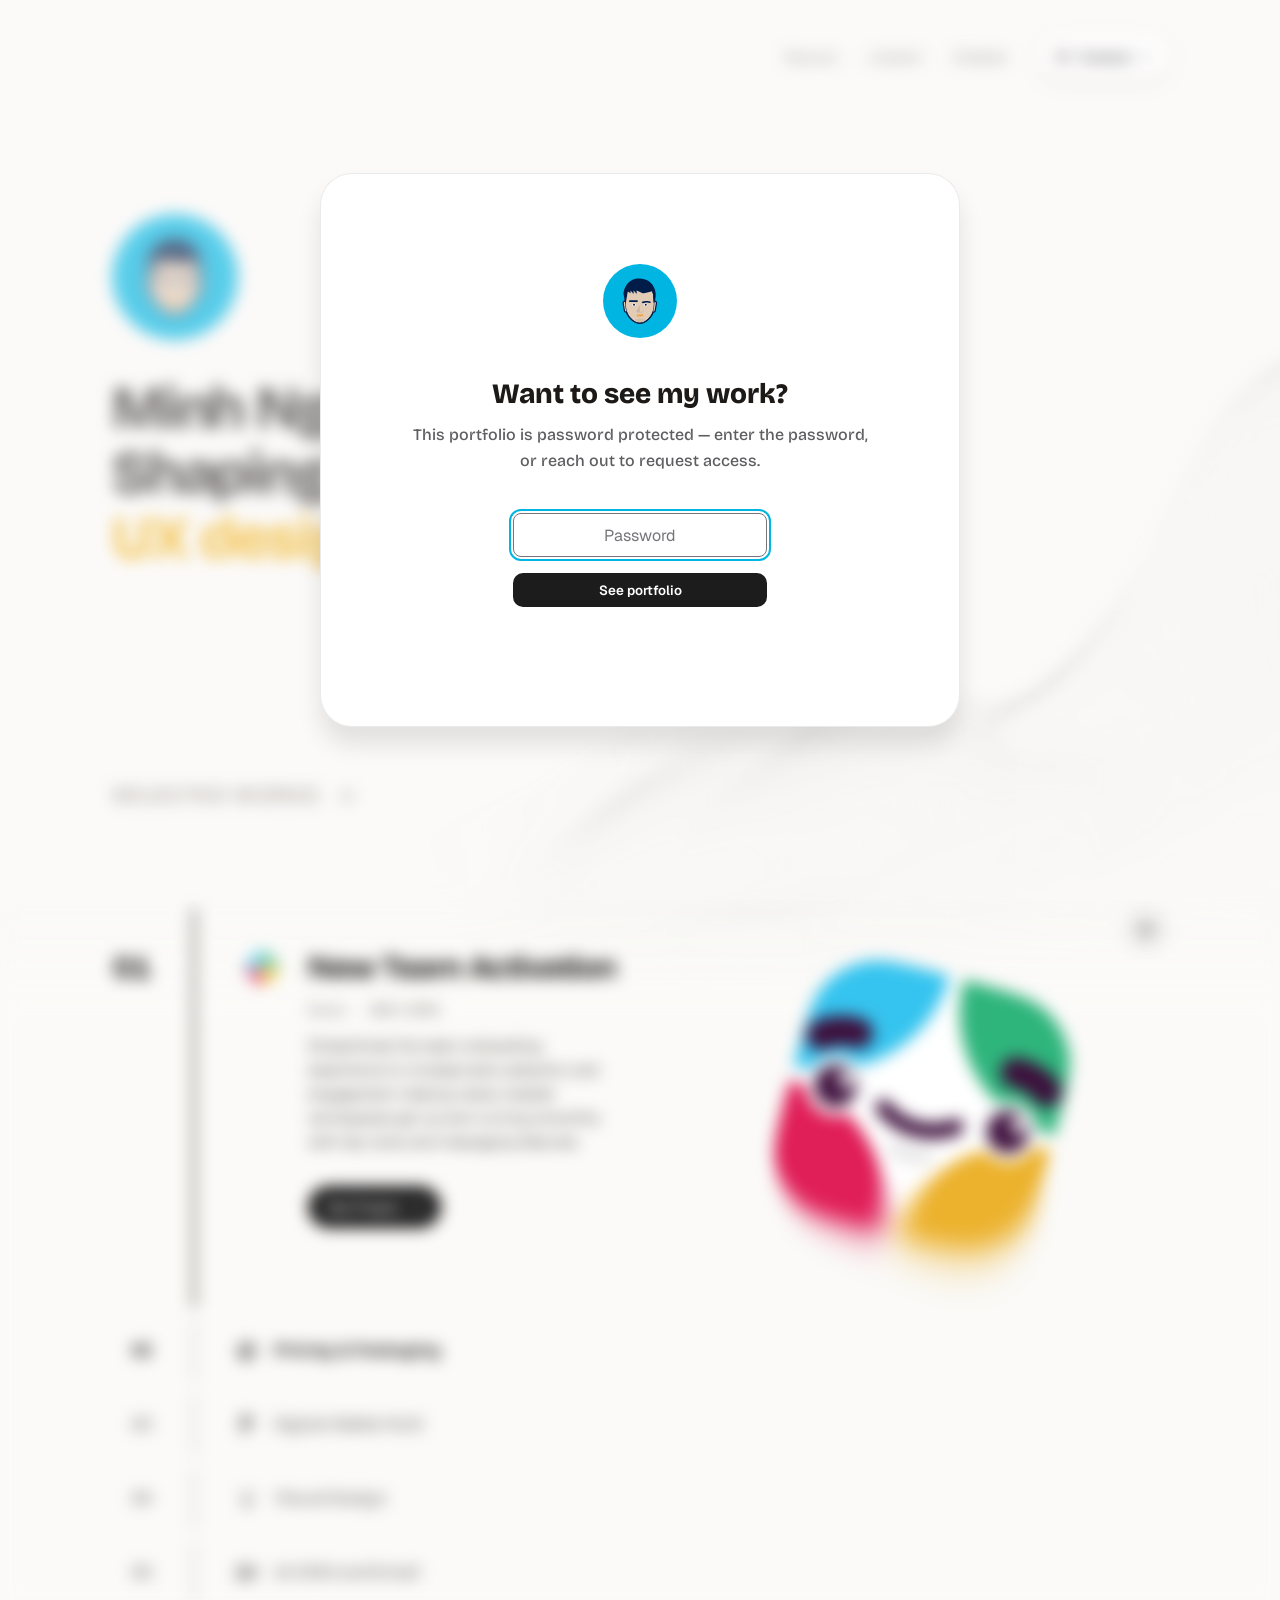
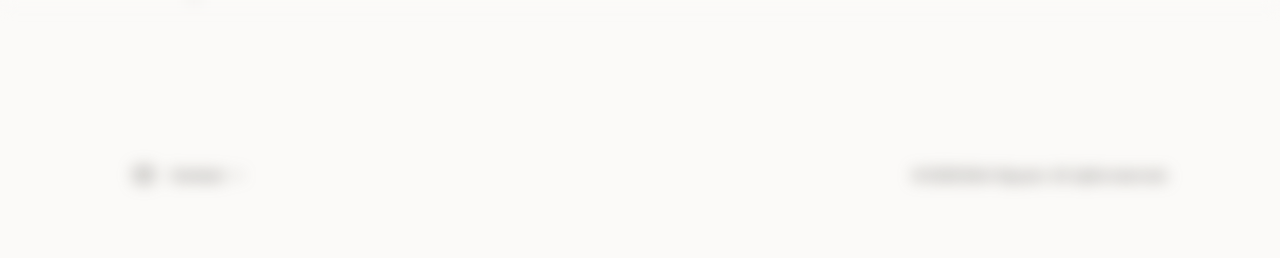
==== commit dbef63ce: "Pricing & Packaging: add case study, hide Education from the home list New pricing/ case study (ops-" ====
--- a/index.html
+++ b/index.html
@@ -140,6 +140,29 @@
         </li>
         <li class="vs-row" data-row>
           <span class="vs-row__track"></span>
+          <img class="vs-row__pic" src="assets/projects/pricing-packaging.webp" alt="An illustrative Slack plan picker with Free, Pro and Business+ side by side" loading="lazy">
+          <button class="vs-row__title" type="button" aria-expanded="false" aria-controls="work-6">
+            <span class="vs-row__num" aria-hidden="true">02</span>
+            <img class="vs-row__logo" src="assets/logos/slack.svg" alt="Slack">
+            <span class="vs-row__name">Pricing &amp; Packaging</span>
+          </button>
+          <div class="vs-row__details" id="work-6" inert>
+            <div class="vs-row__clip">
+              <div class="vs-row__inner">
+                <span class="vs-row__meta">Slack · 2024–2025</span>
+                <p class="vs-row__desc">Ran the design side of Slack’s plan changes — shared components, a string sweep and clear rules, so every product team updating its own upgrade moments shipped one consistent experience.</p>
+                <a class="vs-cta" href="pricing/index.html" data-case-study data-case-title="Slack Pricing &amp; Packaging">See Project <span aria-hidden="true">→</span></a>
+              </div>
+            </div>
+          </div>
+        </li>
+        <!-- Education System is hidden from the list but still ships: no
+             data-row, so the carousel skips it, and its link stays in the page
+             so /#system and old /system/ links still open the case study. To
+             bring it back, restore data-row here and data-stage on its stage
+             image below, and renumber. -->
+        <li class="vs-row" hidden>
+          <span class="vs-row__track"></span>
           <img class="vs-row__pic" src="assets/projects/education-system-v2.webp" alt="A Slack education modal announcing a new feature, over the Slack desktop app" loading="lazy">
           <button class="vs-row__title" type="button" aria-expanded="false" aria-controls="work-3">
             <span class="vs-row__num" aria-hidden="true">02</span>
@@ -216,7 +239,9 @@
            rows never waits on the network. -->
       <div class="vs-stage">
         <img class="vs-stage__img" src="assets/projects/slackbot-v2.webp" alt="Slackbot illustration" data-stage>
-        <img class="vs-stage__img" src="assets/projects/education-system-v2.webp" alt="A Slack education modal announcing a new feature, over the Slack desktop app" data-stage hidden>
+        <img class="vs-stage__img" src="assets/projects/pricing-packaging.webp" alt="An illustrative Slack plan picker with Free, Pro and Business+ side by side" data-stage hidden>
+        <!-- Education System, hidden with its row above -->
+        <img class="vs-stage__img" src="assets/projects/education-system-v2.webp" alt="" hidden>
         <img class="vs-stage__img" src="assets/projects/digital-wallet-nux-v2.webp" alt="PayPal crypto detail screen" data-stage hidden>
         <img class="vs-stage__img" src="assets/projects/visual-design.webp" alt="SoundHound 200 million users illustration" data-stage hidden>
         <img class="vs-stage__img" src="assets/projects/ai-crm-email.webp" alt="AI-assisted inbox concept" data-stage hidden>
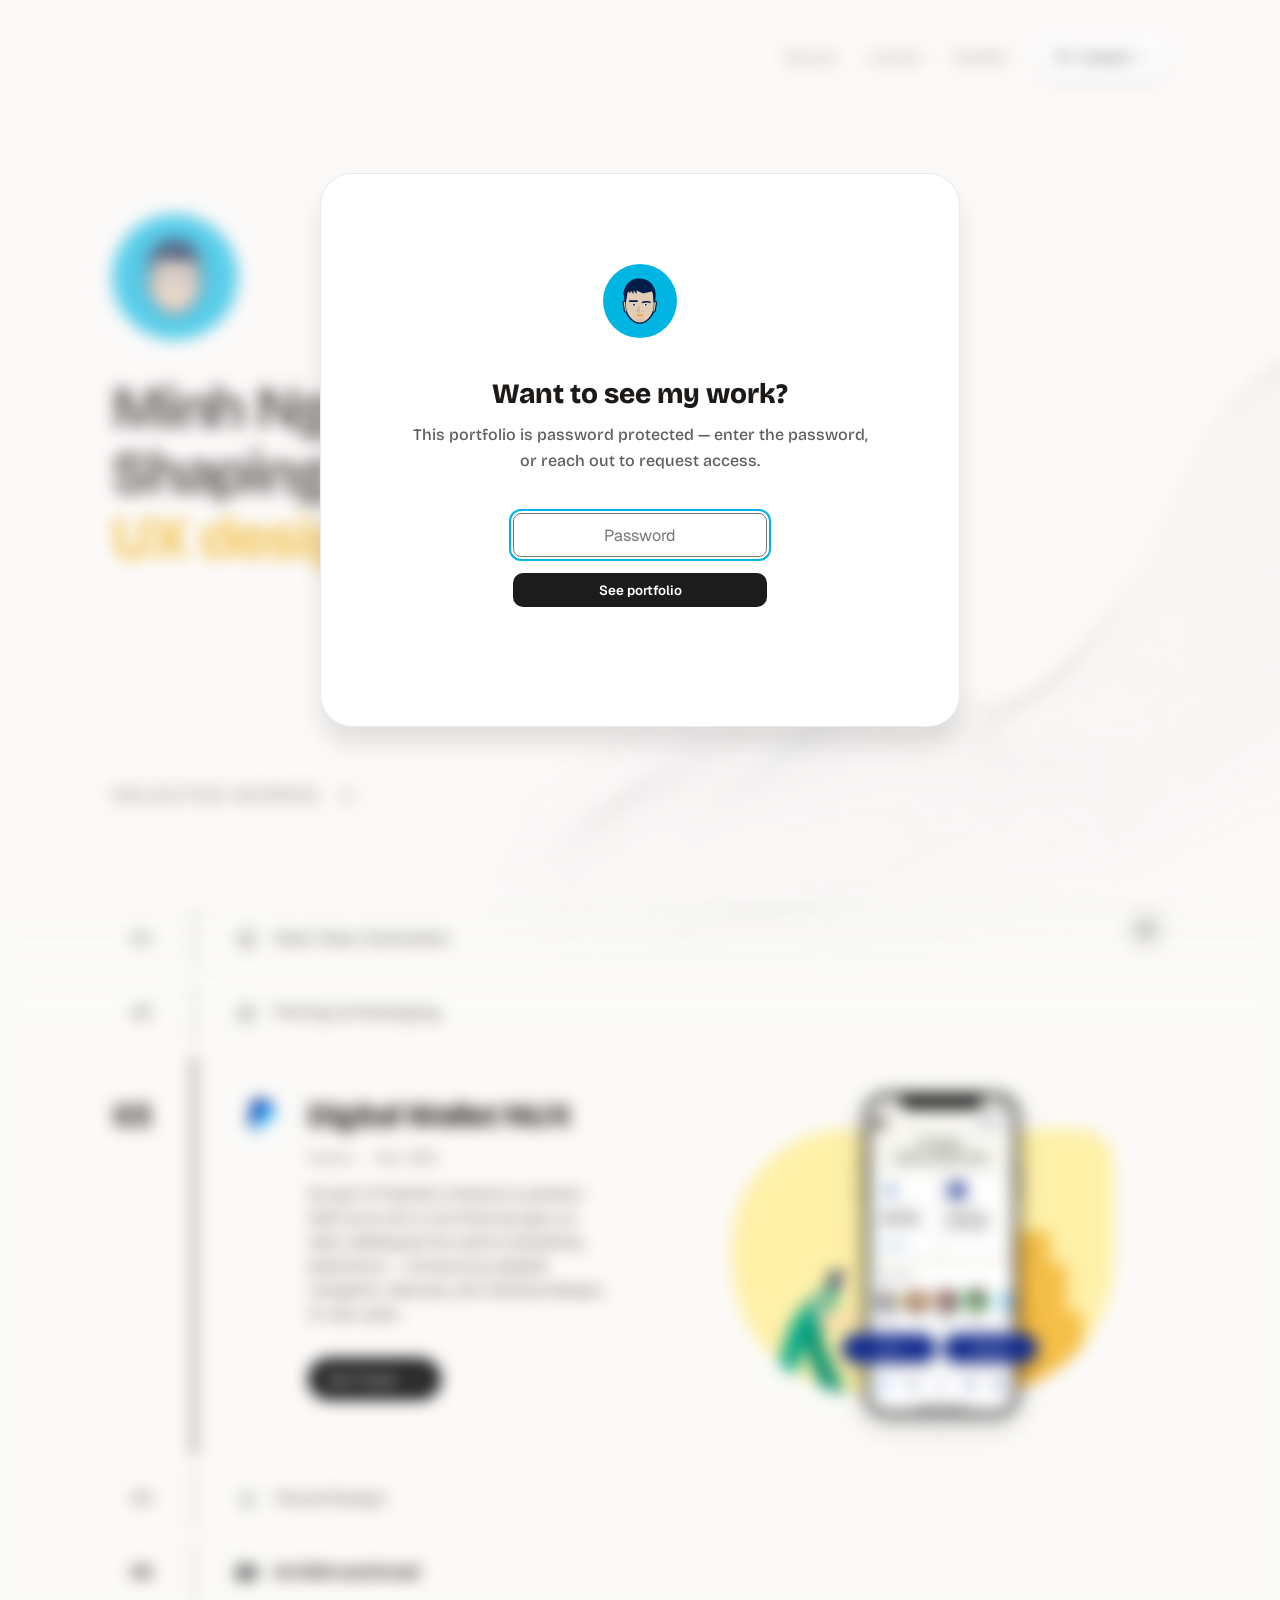
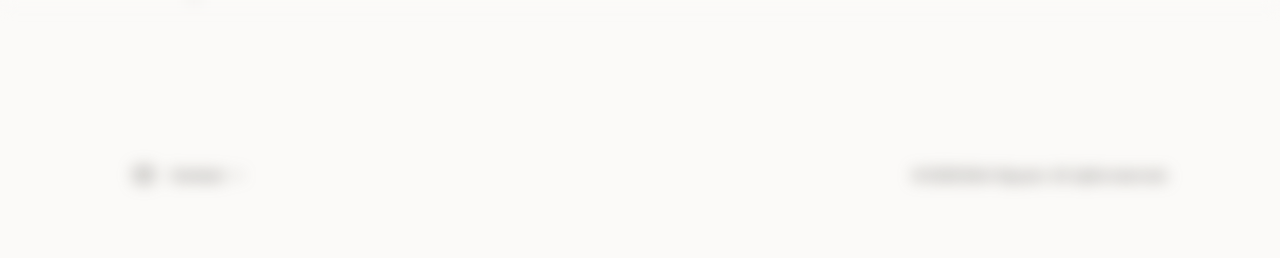
==== commit 24aaced5: "AI CRM and Email: add placeholder case study New ai-crm/ case study built from the Figma frame "AI C" ====
--- a/index.html
+++ b/index.html
@@ -228,7 +228,7 @@
               <div class="vs-row__inner">
                 <span class="vs-row__meta">Salesforce · 2016–2018</span>
                 <p class="vs-row__desc">Following a major reorganization, our team designed a desktop email product from scratch to fill key gaps in the Salesforce ecosystem and optimize the core sales workflow.</p>
-                <a class="vs-cta" href="#" aria-disabled="true">Coming Soon</a>
+                <a class="vs-cta" href="ai-crm/index.html" data-case-study data-case-title="AI CRM and Email">See Project <span aria-hidden="true">→</span></a>
               </div>
             </div>
           </div>
